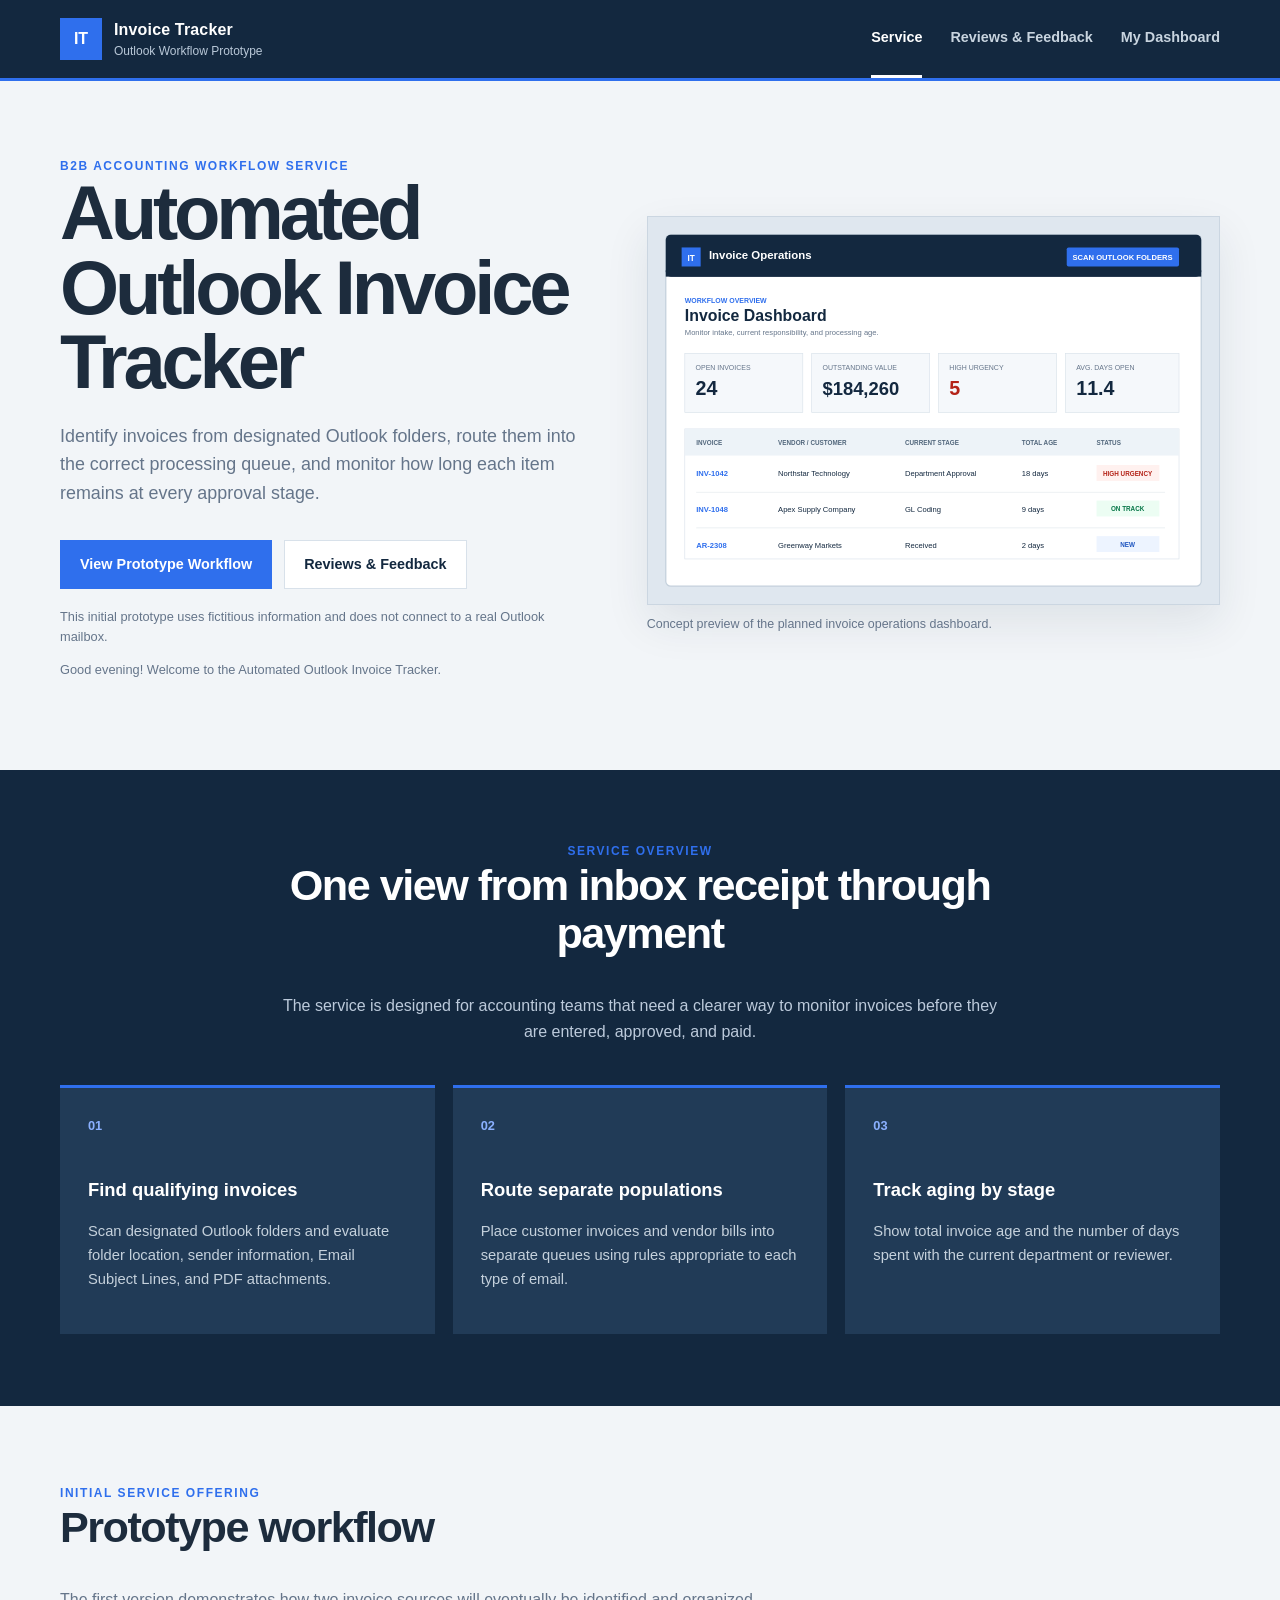
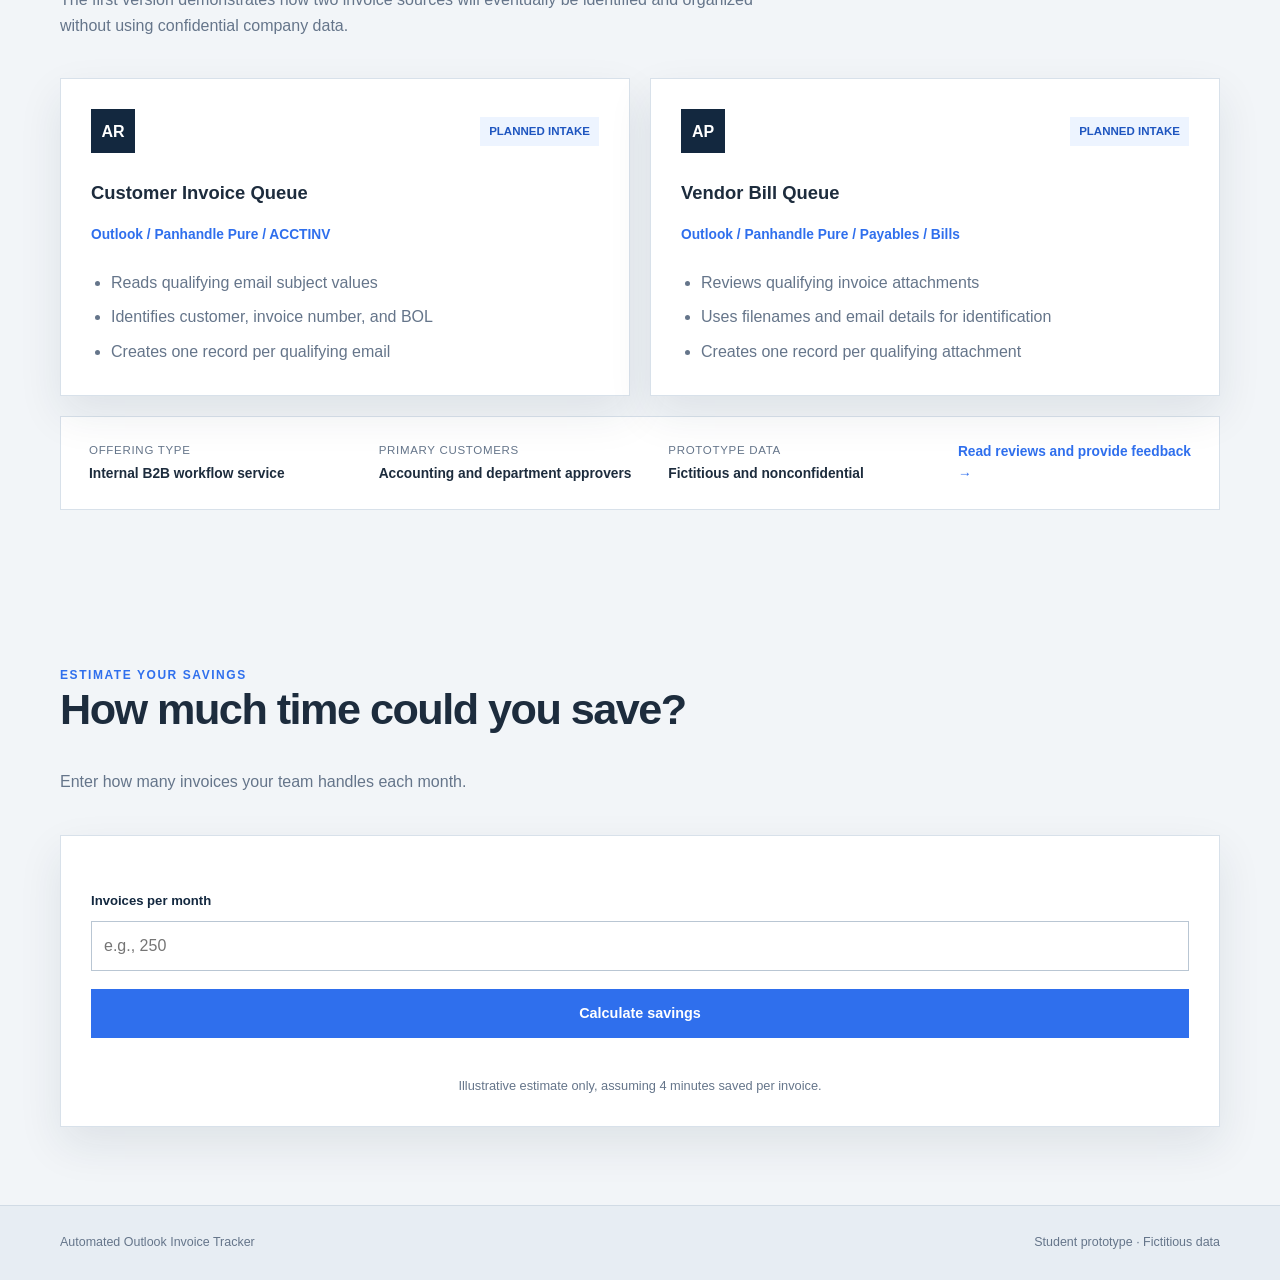
==== apps/invoice_hub/site/index.html @ 85c02c50 "AutoRek Base Files" ====
<!doctype html>
<html lang="en">
<head>
  <meta charset="utf-8">
  <meta name="viewport" content="width=device-width, initial-scale=1">
  <meta name="description" content="A prototype B2B service for finding, routing, and aging invoices received through Outlook.">
  <title>Automated Outlook Invoice Tracker</title>
  <link rel="icon" type="image/svg+xml" href="data:image/svg+xml,%3Csvg xmlns='http://www.w3.org/2000/svg' viewBox='0 0 64 64'%3E%3Crect width='64' height='64' rx='12' fill='%2313283f'/%3E%3Cpath d='M18 14h20l8 8v28H18z' fill='white'/%3E%3Cpath d='M38 14v10h8' fill='none' stroke='%2313283f' stroke-width='3'/%3E%3Cpath d='M24 34h16M24 41h16' stroke='%232f6fed' stroke-width='3'/%3E%3C/svg%3E">
  <link rel="stylesheet" href="styles.css">
</head>
<body>
  <header class="site-header">
    <div class="header-inner">
      <a class="brand" href="index.html" aria-label="Automated Outlook Invoice Tracker home">
        <span class="brand-mark" aria-hidden="true">IT</span>
        <span><strong>Invoice Tracker</strong><small>Outlook Workflow Prototype</small></span>
      </a>
      <nav class="main-nav" aria-label="Primary navigation">
        <a class="active" href="index.html" aria-current="page">Service</a>
        <a href="feedback.html">Reviews &amp; Feedback</a>
        <a href="dashboard.html">My Dashboard</a>
      </nav>
    </div>
  </header>

  <main>
    <section class="hero page-width">
      <div class="hero-copy">
        <span class="eyebrow">B2B accounting workflow service</span>
        <h1>Automated Outlook Invoice Tracker</h1>
        <p class="lead">Identify invoices from designated Outlook folders, route them into the correct processing queue, and monitor how long each item remains at every approval stage.</p>
        <div class="hero-actions">
          <a class="button button-primary" href="#prototype-preview">View Prototype Workflow</a>
          <a class="button button-secondary" href="feedback.html">Reviews &amp; Feedback</a>
        </div>
        <p class="prototype-note">This initial prototype uses fictitious information and does not connect to a real Outlook mailbox.</p>
                <p id="greeting" class="prototype-note"></p>
      </div>
      <figure class="hero-visual">
        <img src="portal-preview.svg" alt="Preview of an invoice dashboard showing Outlook intake, invoice queues, and aging information">
        <figcaption>Concept preview of the planned invoice operations dashboard.</figcaption>
      </figure>
    </section>

    <section class="service-overview" aria-labelledby="service-heading">
      <div class="page-width">
        <div class="section-heading">
          <span class="eyebrow">Service overview</span>
          <h2 id="service-heading">One view from inbox receipt through payment</h2>
          <p>The service is designed for accounting teams that need a clearer way to monitor invoices before they are entered, approved, and paid.</p>
        </div>
        <div class="feature-grid">
          <article class="feature-card">
            <span class="feature-number">01</span>
            <h3>Find qualifying invoices</h3>
            <p>Scan designated Outlook folders and evaluate folder location, sender information, Email Subject Lines, and PDF attachments.</p>
          </article>
          <article class="feature-card">
            <span class="feature-number">02</span>
            <h3>Route separate populations</h3>
            <p>Place customer invoices and vendor bills into separate queues using rules appropriate to each type of email.</p>
          </article>
          <article class="feature-card">
            <span class="feature-number">03</span>
            <h3>Track aging by stage</h3>
            <p>Show total invoice age and the number of days spent with the current department or reviewer.</p>
          </article>
        </div>
      </div>
    </section>

    <section class="workflow-section page-width" id="prototype-preview" aria-labelledby="workflow-heading">
      <div class="section-heading left-aligned">
        <span class="eyebrow">Initial service offering</span>
        <h2 id="workflow-heading">Prototype workflow</h2>
        <p>The first version demonstrates how two invoice sources will eventually be identified and organized without using confidential company data.</p>
      </div>
      <div class="queue-grid">
        <article class="queue-card">
          <div class="queue-header"><span class="queue-label">AR</span><span class="status-label">Planned intake</span></div>
          <h3>Customer Invoice Queue</h3>
          <p class="folder-path">Outlook / Panhandle Pure / ACCTINV</p>
          <ul>
            <li>Reads qualifying email subject values</li>
            <li>Identifies customer, invoice number, and BOL</li>
            <li>Creates one record per qualifying email</li>
          </ul>
        </article>
        <article class="queue-card">
          <div class="queue-header"><span class="queue-label">AP</span><span class="status-label">Planned intake</span></div>
          <h3>Vendor Bill Queue</h3>
          <p class="folder-path">Outlook / Panhandle Pure / Payables / Bills</p>
          <ul>
            <li>Reviews qualifying invoice attachments</li>
            <li>Uses filenames and email details for identification</li>
            <li>Creates one record per qualifying attachment</li>
          </ul>
        </article>
      </div>
      <aside class="value-panel" aria-label="Service information">
        <div><span>Offering type</span><strong>Internal B2B workflow service</strong></div>
        <div><span>Primary customers</span><strong>Accounting and department approvers</strong></div>
        <div><span>Prototype data</span><strong>Fictitious and nonconfidential</strong></div>
        <a class="text-link" href="feedback.html">Read reviews and provide feedback <span aria-hidden="true">→</span></a>
      </aside>
    </section>
        <section class="workflow-section page-width" id="savings-estimator">
      <div class="section-heading left-aligned">
        <span class="eyebrow">Estimate your savings</span>
        <h2>How much time could you save?</h2>
        <p>Enter how many invoices your team handles each month.</p>
      </div>
      <article class="queue-card">
        <div class="form-stack">
          <label for="invoiceCount">Invoices per month</label>
          <input id="invoiceCount" type="number" min="1" placeholder="e.g., 250">
          <button class="button button-primary" type="button" onclick="showSavings()">Calculate savings</button>
          <p id="savingsResult"></p>
          <p class="form-note">Illustrative estimate only, assuming 4 minutes saved per invoice.</p>
        </div>
      </article>
    </section>
  </main>

  <footer class="site-footer">
    <div class="page-width footer-inner"><span>Automated Outlook Invoice Tracker</span><span>Student prototype · Fictitious data</span></div>
  </footer>
  <script src="service.js"></script>
  <script src="streamlit-bridge.js"></script>
</body>
</html>
---- apps/invoice_hub/site/styles.css ----
:root {
  --navy: #13283f;
  --navy-soft: #213b57;
  --blue: #2f6fed;
  --blue-dark: #1f56c0;
  --blue-pale: #edf4ff;
  --ink: #1d2c3d;
  --muted: #65758a;
  --line: #d8e1ea;
  --surface: #ffffff;
  --background: #f2f5f8;
  --amber: #b7791f;
  --error: #b42318;
  --success: #1f7a4d;
  --shadow: 0 18px 42px rgba(19, 40, 63, 0.09);
}

* { box-sizing: border-box; }
html { scroll-behavior: smooth; }
body {
  margin: 0;
  background: var(--background);
  color: var(--ink);
  font-family: "Segoe UI", Inter, ui-sans-serif, -apple-system, BlinkMacSystemFont, sans-serif;
  font-size: 1rem;
  line-height: 1.6;
}
img { display: block; max-width: 100%; }
a { color: inherit; }
button, input, select, textarea { font: inherit; }
.page-width, .header-inner { width: min(1160px, calc(100% - 48px)); margin-inline: auto; }

.site-header { background: var(--navy); color: #fff; border-bottom: 3px solid var(--blue); }
.header-inner { min-height: 78px; display: flex; align-items: center; justify-content: space-between; gap: 32px; }
.brand { display: flex; align-items: center; gap: 12px; text-decoration: none; }
.brand-mark { width: 42px; height: 42px; display: grid; place-items: center; background: var(--blue); font-weight: 800; }
.brand strong, .brand small { display: block; }
.brand strong { letter-spacing: 0.01em; }
.brand small { color: #b9c8d8; font-size: 0.75rem; }
.main-nav { display: flex; align-items: center; gap: 28px; }
.main-nav a { color: #c8d4df; font-size: 0.9rem; font-weight: 700; text-decoration: none; padding-block: 26px; border-bottom: 3px solid transparent; }
.main-nav a:hover, .main-nav a.active { color: #fff; border-color: #fff; }

.hero { display: grid; grid-template-columns: minmax(0, 0.95fr) minmax(420px, 1.05fr); align-items: center; gap: 68px; padding-block: 76px; }
.eyebrow { display: block; color: var(--blue); font-size: 0.75rem; font-weight: 800; letter-spacing: 0.13em; text-transform: uppercase; }
h1, h2, h3, p { margin-top: 0; }
h1 { max-width: 760px; margin-bottom: 22px; font-size: clamp(2.5rem, 6vw, 4.75rem); line-height: 0.98; letter-spacing: -0.055em; }
h2 { font-size: clamp(1.75rem, 4vw, 2.7rem); line-height: 1.12; letter-spacing: -0.035em; }
h3 { font-size: 1.15rem; line-height: 1.3; }
.lead { max-width: 650px; color: var(--muted); font-size: 1.12rem; }
.hero-actions { display: flex; flex-wrap: wrap; gap: 12px; margin: 32px 0 18px; }
.button { min-height: 48px; display: inline-flex; align-items: center; justify-content: center; padding: 12px 19px; border: 1px solid transparent; font-size: 0.9rem; font-weight: 800; text-decoration: none; cursor: pointer; }
.button-primary { background: var(--blue); color: #fff; }
.button-primary:hover { background: var(--blue-dark); }
.button-secondary { background: var(--surface); border-color: var(--line); color: var(--navy); }
.button-secondary:hover { border-color: var(--blue); color: var(--blue); }
.button-full { width: 100%; }
.prototype-note, .form-note { color: var(--muted); font-size: 0.8rem; }
.hero-visual { margin: 0; }
.hero-visual img { width: 100%; border: 1px solid #cbd6e1; box-shadow: var(--shadow); }
.hero-visual figcaption { margin-top: 10px; color: var(--muted); font-size: 0.78rem; }

.service-overview { padding-block: 72px; background: var(--navy); color: #fff; }
.section-heading { max-width: 720px; margin: 0 auto 40px; text-align: center; }
.section-heading.left-aligned { margin-inline: 0; text-align: left; }
.section-heading p { color: #bccadb; }
.workflow-section .section-heading p, .feedback-heading p, .feedback-form-panel > p { color: var(--muted); }
.feature-grid { display: grid; grid-template-columns: repeat(3, 1fr); gap: 18px; }
.feature-card { min-height: 245px; padding: 28px; background: var(--navy-soft); border-top: 3px solid var(--blue); }
.feature-number { display: block; margin-bottom: 42px; color: #8ab0ff; font-size: 0.8rem; font-weight: 800; }
.feature-card p { color: #c5d1dc; font-size: 0.92rem; }

.workflow-section { padding-block: 78px; }
.queue-grid { display: grid; grid-template-columns: 1fr 1fr; gap: 20px; }
.queue-card { padding: 30px; background: var(--surface); border: 1px solid var(--line); box-shadow: var(--shadow); }
.queue-header { display: flex; justify-content: space-between; align-items: center; margin-bottom: 28px; }
.queue-label { width: 44px; height: 44px; display: grid; place-items: center; background: var(--navy); color: #fff; font-weight: 800; }
.status-label { background: var(--blue-pale); color: var(--blue-dark); padding: 5px 9px; font-size: 0.72rem; font-weight: 800; text-transform: uppercase; }
.folder-path { color: var(--blue); font-size: 0.86rem; font-weight: 600; }
.queue-card ul { margin: 24px 0 0; padding-left: 20px; color: var(--muted); }
.queue-card li + li { margin-top: 9px; }
.value-panel { display: grid; grid-template-columns: repeat(3, 1fr) auto; align-items: center; gap: 24px; margin-top: 20px; padding: 24px 28px; background: var(--surface); border: 1px solid var(--line); }
.value-panel span, .value-panel strong { display: block; }
.value-panel div > span { color: var(--muted); font-size: 0.72rem; letter-spacing: 0.06em; text-transform: uppercase; }
.value-panel div > strong { margin-top: 4px; font-size: 0.86rem; }
.text-link, .back-link { color: var(--blue); font-weight: 800; text-decoration: none; }
.text-link { font-size: 0.86rem; }

.site-footer { background: #e7edf3; color: var(--muted); border-top: 1px solid #d1dbe5; }
.footer-inner { min-height: 74px; display: flex; align-items: center; justify-content: space-between; gap: 24px; font-size: 0.78rem; }

.feedback-page { padding-block: 42px 78px; }
.back-link { display: inline-flex; gap: 8px; margin-bottom: 38px; font-size: 0.86rem; }
.feedback-heading { max-width: 760px; margin-bottom: 40px; }
.feedback-heading h1 { margin: 8px 0 16px; }
.feedback-layout { display: grid; grid-template-columns: minmax(0, 1.15fr) minmax(340px, 0.85fr); gap: 22px; align-items: start; }
.reviews-panel, .feedback-form-panel { padding: 30px; background: var(--surface); border: 1px solid var(--line); box-shadow: var(--shadow); }
.panel-heading { display: flex; justify-content: space-between; gap: 24px; padding-bottom: 22px; border-bottom: 1px solid var(--line); }
.panel-heading h2, .feedback-form-panel h2 { margin: 5px 0 0; font-size: 1.55rem; }
.review-count { height: fit-content; padding: 6px 9px; background: var(--background); color: var(--muted); font-size: 0.75rem; }
.review-card { padding: 27px 0; border-bottom: 1px solid var(--line); }
.review-card:last-child { padding-bottom: 0; border-bottom: 0; }
.review-topline, .reviewer { display: flex; align-items: center; }
.review-topline { justify-content: space-between; gap: 22px; }
.reviewer { gap: 12px; }
.reviewer-initials { width: 42px; height: 42px; display: grid; place-items: center; background: var(--blue); color: #fff; font-size: 0.78rem; font-weight: 800; }
.reviewer-initials.dark { background: var(--navy); }
.reviewer strong, .reviewer span { display: block; }
.reviewer span { color: var(--muted); font-size: 0.76rem; }
.reviewer .reviewer-initials { display: grid; color: #fff; font-size: 0.78rem; }
.rating { color: var(--amber); letter-spacing: 0.06em; white-space: nowrap; }
.rating span { color: #ccd5de; }
blockquote { margin: 22px 0 18px; color: #405167; font-size: 1rem; }
.recommendation { margin-bottom: 0; color: var(--muted); font-size: 0.8rem; }

.feedback-form-panel form { display: grid; gap: 10px; margin-top: 25px; }
.feedback-form-panel label, .feedback-form-panel legend { color: var(--navy); font-size: 0.82rem; font-weight: 800; }
.feedback-form-panel input, .feedback-form-panel select, .feedback-form-panel textarea { width: 100%; margin-bottom: 8px; padding: 11px 12px; background: #fff; color: var(--ink); border: 1px solid #b9c6d3; border-radius: 0; }
.feedback-form-panel input:focus, .feedback-form-panel select:focus, .feedback-form-panel textarea:focus { outline: 3px solid rgba(47, 111, 237, 0.18); border-color: var(--blue); }
.feedback-form-panel textarea { resize: vertical; }
.feedback-form-panel fieldset { display: flex; gap: 20px; margin: 0 0 8px; padding: 12px 0 4px; border: 0; }
.feedback-form-panel legend { margin-bottom: 8px; }
.radio-option { display: flex; align-items: center; gap: 7px; font-weight: 500 !important; }
.radio-option input { width: auto; margin: 0; }
.form-note { margin: 2px 0 0; text-align: center; }
.optional { color: var(--muted); font-weight: 500; }
.field-error { margin: -4px 0 6px; color: var(--error); font-size: 0.78rem; font-weight: 700; }
.feedback-form-panel [aria-invalid="true"] { border-color: var(--error); }
.feedback-form-panel [aria-invalid="true"]:focus { outline-color: rgba(180, 35, 24, 0.18); border-color: var(--error); }
.char-count { margin: -6px 0 4px; color: var(--muted); font-size: 0.72rem; text-align: right; }
.form-status { margin: 4px 0 0; padding: 10px 12px; border-left: 3px solid var(--blue); background: var(--blue-pale); color: var(--navy); font-size: 0.85rem; font-weight: 700; }
.form-status.is-success { border-color: var(--success); background: #e8f5ee; }
.form-status.is-warning { border-color: var(--amber); background: #fdf3e1; }
.link-button { justify-self: center; padding: 4px; border: 0; background: none; color: var(--muted); font-size: 0.78rem; text-decoration: underline; cursor: pointer; }
.link-button:hover:not(:disabled) { color: var(--error); }
.link-button:disabled { opacity: 0.4; cursor: not-allowed; text-decoration: none; }
[hidden] { display: none !important; }
.visually-hidden { position: absolute; width: 1px; height: 1px; margin: -1px; padding: 0; overflow: hidden; clip: rect(0 0 0 0); white-space: nowrap; border: 0; }

/* Dashboard page */
.dashboard-page { padding-block: 34px 78px; }
.prototype-banner { margin: 0 0 30px; padding: 10px 14px; background: #fdf3e1; border-left: 3px solid var(--amber); color: #6b4a12; font-size: 0.82rem; }
.form-stack { display: grid; gap: 10px; margin-top: 24px; }
.form-stack label { color: var(--navy); font-size: 0.82rem; font-weight: 800; }
.form-stack input, .form-stack select { width: 100%; margin-bottom: 8px; padding: 11px 12px; background: #fff; color: var(--ink); border: 1px solid #b9c6d3; border-radius: 0; }
.form-stack input:focus, .form-stack select:focus { outline: 3px solid rgba(47, 111, 237, 0.18); border-color: var(--blue); }
.form-stack [aria-invalid="true"] { border-color: var(--error); }

.signin-panel { max-width: 540px; margin: 30px auto 0; padding: 36px; background: var(--surface); border: 1px solid var(--line); box-shadow: var(--shadow); }
.signin-panel h1 { margin: 8px 0 14px; font-size: clamp(2rem, 5vw, 2.6rem); }
.signin-panel .lead { font-size: 1rem; }
.demo-help { margin-top: 26px; padding-top: 18px; border-top: 1px solid var(--line); font-size: 0.85rem; }
.demo-help summary { color: var(--blue); font-weight: 800; cursor: pointer; }
.demo-help p { margin: 12px 0; color: var(--muted); }
.demo-help ul { margin: 0; padding: 0; list-style: none; display: grid; gap: 8px; }
.demo-help li { display: flex; flex-wrap: wrap; align-items: baseline; justify-content: space-between; gap: 4px 16px; color: var(--muted); font-size: 0.78rem; }
.demo-chip { padding: 0; border: 0; background: none; color: var(--navy); font-size: 0.85rem; font-weight: 600; text-decoration: underline; cursor: pointer; }
.demo-chip:hover { color: var(--blue); }

.dashboard-top { display: flex; align-items: flex-start; justify-content: space-between; gap: 32px; margin-bottom: 30px; }
.dashboard-heading h1 { margin: 8px 0 10px; font-size: clamp(2rem, 4vw, 3rem); }
.dashboard-heading h1:focus { outline: none; }
.dashboard-heading p { max-width: 620px; margin: 0; color: var(--muted); }
.session-box { display: grid; gap: 6px; min-width: 250px; padding: 16px 18px; background: var(--surface); border: 1px solid var(--line); color: var(--muted); font-size: 0.78rem; }
.session-box strong { color: var(--ink); font-size: 0.86rem; overflow-wrap: anywhere; }
.session-box .button { min-height: 40px; margin-top: 6px; }

.kpi-grid { display: grid; grid-template-columns: repeat(4, 1fr); gap: 16px; margin-bottom: 22px; }
.kpi-card { display: grid; gap: 4px; padding: 22px; background: var(--surface); border: 1px solid var(--line); border-top: 3px solid var(--blue); }
.kpi-card.is-warn { border-top-color: var(--amber); }
.kpi-card.is-alert { border-top-color: var(--error); }
.kpi-label { color: var(--muted); font-size: 0.72rem; font-weight: 700; letter-spacing: 0.06em; text-transform: uppercase; }
.kpi-value { color: var(--navy); font-size: 2rem; line-height: 1.15; letter-spacing: -0.03em; overflow-wrap: anywhere; }
.kpi-note { color: var(--muted); font-size: 0.78rem; }

.data-panel { margin-bottom: 22px; padding: 30px; background: var(--surface); border: 1px solid var(--line); box-shadow: var(--shadow); }
.table-legend { align-self: end; margin: 0; color: var(--muted); font-size: 0.75rem; }
.empty-state { padding: 26px 0 4px; color: var(--muted); }
.table-scroll { overflow-x: auto; }
.data-table { width: 100%; border-collapse: collapse; font-size: 0.88rem; }
.data-table th { padding: 14px 12px; border-bottom: 1px solid var(--line); color: var(--muted); font-size: 0.72rem; letter-spacing: 0.06em; text-align: left; text-transform: uppercase; white-space: nowrap; }
.data-table td { padding: 13px 12px; border-bottom: 1px solid #e8eef4; vertical-align: middle; }
.data-table tbody tr:last-child td { border-bottom: 0; }
.data-table .num { text-align: right; white-space: nowrap; font-variant-numeric: tabular-nums; }
.data-table .mono { color: var(--navy-soft); font-size: 0.86rem; }
.flag { display: inline-block; margin-left: 6px; padding: 1px 6px; font-size: 0.68rem; font-weight: 800; }
.data-table .num .flag { margin: 0 8px 0 0; }
.flag-warn { background: #fdf3e1; color: #8a5a10; }
.flag-alert { background: #fde8e6; color: var(--error); }

.filter-bar { display: flex; flex-wrap: wrap; align-items: flex-end; gap: 14px; padding: 20px 0 10px; }
.filter-field { display: grid; gap: 5px; min-width: 150px; }
.filter-field.grow { flex: 1 1 220px; }
.filter-field label { color: var(--navy); font-size: 0.75rem; font-weight: 800; }
.filter-field input, .filter-field select { width: 100%; min-height: 42px; padding: 9px 11px; background: #fff; color: var(--ink); border: 1px solid #b9c6d3; border-radius: 0; }
.filter-field input:focus, .filter-field select:focus { outline: 3px solid rgba(47, 111, 237, 0.18); border-color: var(--blue); }
.filter-summary { display: flex; align-items: center; justify-content: space-between; gap: 16px; min-height: 30px; margin-bottom: 4px; color: var(--muted); font-size: 0.8rem; }
.filter-summary .link-button { justify-self: auto; color: var(--blue); }
.data-table tr.is-clickable { cursor: pointer; }
.data-table tr.is-clickable:hover td { background: var(--blue-pale); }
.row-link { padding: 0; border: 0; background: none; color: var(--blue-dark); font-size: 0.88rem; font-weight: 700; font-variant-numeric: tabular-nums; text-decoration: underline; cursor: pointer; }
.row-link:focus-visible, .dialog-close:focus-visible { outline: 3px solid rgba(47, 111, 237, 0.35); outline-offset: 2px; }

.detail-dialog { width: min(720px, calc(100% - 32px)); max-height: calc(100vh - 48px); padding: 0; border: 1px solid var(--line); background: var(--surface); color: var(--ink); box-shadow: 0 30px 80px rgba(19, 40, 63, 0.35); }
.detail-dialog::backdrop { background: rgba(19, 40, 63, 0.55); }
.detail-body { padding: 30px; }
.detail-head { display: flex; justify-content: space-between; align-items: flex-start; gap: 20px; }
.detail-head h2 { margin: 6px 0 4px; font-size: 1.7rem; letter-spacing: -0.02em; font-variant-numeric: tabular-nums; }
.detail-head p { margin: 0; color: var(--muted); }
.dialog-close { width: 40px; height: 40px; display: grid; place-items: center; flex: none; border: 1px solid var(--line); background: var(--surface); color: var(--navy); font-size: 1.4rem; line-height: 1; cursor: pointer; }
.dialog-close:hover { border-color: var(--blue); color: var(--blue); }
.detail-flag { margin: 20px 0 4px; padding: 10px 14px; border-left: 3px solid var(--success); background: #e8f5ee; font-size: 0.86rem; font-weight: 700; }
.detail-flag.is-warn { border-color: var(--amber); background: #fdf3e1; }
.detail-flag.is-alert { border-color: var(--error); background: #fde8e6; }
.detail-section { margin: 26px 0 12px; color: var(--muted); font-size: 0.72rem; letter-spacing: 0.1em; text-transform: uppercase; }
.stage-track { display: grid; grid-template-columns: repeat(4, 1fr); gap: 0; margin: 0; padding: 0; list-style: none; }
.step { position: relative; display: grid; justify-items: center; gap: 8px; padding: 0 6px; text-align: center; font-size: 0.78rem; }
.step + .step::before { content: ""; position: absolute; top: 15px; right: 50%; width: 100%; height: 2px; background: var(--line); }
.step.is-done + .step::before, .step.is-current::before { background: var(--blue); }
.step-dot { position: relative; z-index: 1; width: 32px; height: 32px; display: grid; place-items: center; border: 2px solid var(--line); border-radius: 50%; background: var(--surface); color: var(--muted); font-size: 0.8rem; font-weight: 800; }
.step.is-done .step-dot { border-color: var(--blue); background: var(--blue); color: #fff; }
.step.is-current .step-dot { border-color: var(--blue); color: var(--blue-dark); box-shadow: 0 0 0 4px var(--blue-pale); }
.step.is-current .step-name { color: var(--navy); font-weight: 800; }
.step.is-todo .step-name { color: var(--muted); }
.detail-facts { display: grid; grid-template-columns: repeat(2, minmax(0, 1fr)); gap: 0 28px; margin: 0; }
.detail-facts .fact { padding: 10px 0; border-bottom: 1px solid #e8eef4; }
.detail-facts dt { color: var(--muted); font-size: 0.72rem; letter-spacing: 0.05em; text-transform: uppercase; }
.detail-facts dd { margin: 2px 0 0; overflow-wrap: anywhere; font-weight: 700; }
.detail-facts dd.mono { font-size: 0.88rem; }
.detail-nav { display: flex; align-items: center; justify-content: space-between; gap: 12px; margin-top: 28px; padding-top: 20px; border-top: 1px solid var(--line); color: var(--muted); font-size: 0.8rem; }
.detail-nav .button { min-height: 40px; }
.detail-nav .button:disabled { opacity: 0.4; cursor: not-allowed; }

.admin-layout { display: grid; grid-template-columns: minmax(280px, 0.8fr) minmax(0, 1.4fr); align-items: start; gap: 36px; padding-top: 24px; }
.admin-layout h3 { margin: 0 0 6px; }
.form-note.left { margin-top: 14px; text-align: left; }
.admin-subhead { margin: 28px 0 0; }
.empty-state.compact { padding: 8px 0; font-size: 0.86rem; }
.hint { margin: 0 0 14px; color: var(--muted); font-size: 0.82rem; }

.flag-action { background: var(--blue-pale); color: var(--blue-dark); }
.button-danger { background: var(--surface); border-color: var(--error); color: var(--error); }
.button-danger:hover { background: var(--error); color: #fff; }

.action-box { padding: 16px 18px; background: var(--background); border: 1px solid var(--line); }
.action-box label { display: block; margin-bottom: 6px; color: var(--navy); font-size: 0.82rem; font-weight: 800; }
.action-box textarea { width: 100%; padding: 10px 12px; background: #fff; color: var(--ink); border: 1px solid #b9c6d3; border-radius: 0; resize: vertical; }
.action-box textarea:focus { outline: 3px solid rgba(47, 111, 237, 0.18); border-color: var(--blue); }
.action-box [aria-invalid="true"] { border-color: var(--error); }
.action-box .field-error { margin: 6px 0 0; }
.action-buttons { display: flex; flex-wrap: wrap; gap: 10px; margin-top: 12px; }
.action-buttons .button { min-height: 42px; }
#actionStatus { margin: 14px 0 0; }

.history-list { margin: 0; padding: 0; list-style: none; }
.history-item { position: relative; display: flex; gap: 14px; padding: 0 0 18px; }
.history-item:last-child { padding-bottom: 0; }
.history-item::before { content: ""; position: absolute; top: 14px; bottom: -2px; left: 5px; width: 2px; background: var(--line); }
.history-item:last-child::before { display: none; }
.history-dot { position: relative; z-index: 1; flex: none; width: 12px; height: 12px; margin-top: 5px; border: 2px solid var(--blue); border-radius: 50%; background: var(--surface); }
.history-item.is-approved .history-dot { border-color: var(--success); background: var(--success); }
.history-item.is-rejected .history-dot { border-color: var(--error); background: var(--error); }
.history-item.is-submitted .history-dot { background: var(--blue); }
.history-item strong { display: block; font-size: 0.9rem; }
.history-meta { color: var(--muted); font-size: 0.76rem; }
.history-note { margin: 6px 0 0; padding: 6px 10px; border-left: 3px solid var(--line); background: var(--background); color: #405167; font-size: 0.84rem; overflow-wrap: anywhere; }

.inbox-layout { display: grid; grid-template-columns: minmax(280px, 0.8fr) minmax(0, 1.4fr); align-items: start; gap: 36px; padding-top: 24px; }
.inbox-layout h3 { margin: 0 0 6px; }
.inbox-layout .form-stack { margin-top: 16px; }
.mapping-list { margin: 0; padding: 0; list-style: none; }
.mapping-item { display: flex; align-items: center; gap: 12px; padding: 10px 0; border-bottom: 1px solid #e8eef4; }
.mapping-item > div { flex: 1; min-width: 0; }
.mapping-item strong, .mapping-item .mono { display: block; overflow-wrap: anywhere; }
.mapping-item strong { font-size: 0.88rem; }
.mono { font-size: 0.84rem; color: var(--navy-soft); font-variant-numeric: tabular-nums; }
.badge { display: inline-block; padding: 2px 7px; font-size: 0.68rem; font-weight: 800; letter-spacing: 0.04em; }
.badge-ap { background: var(--blue-pale); color: var(--blue-dark); }
.badge-ar { background: var(--navy); color: #fff; }
.badge-pdf { background: #fde8e6; color: var(--error); }
.badge-file { background: var(--background); color: var(--muted); }
.check-option { display: flex; align-items: center; gap: 8px; min-height: 42px; color: var(--ink); font-size: 0.82rem; font-weight: 600; }
.check-option input { width: auto; min-height: 0; margin: 0; }

.mapping-subject { display: block; color: var(--muted); font-size: 0.75rem; }
.lifecycle-filters { display: flex; flex-wrap: wrap; align-items: center; justify-content: space-between; gap: 10px 24px; margin: 0 0 12px; }
.date-range { display: flex; flex-wrap: wrap; align-items: center; gap: 8px 10px; }
.date-range label { color: var(--navy); font-size: 0.8rem; font-weight: 800; }
.date-range input { min-height: 40px; padding: 6px 10px; border: 1px solid #b9c6d3; background: #fff; color: var(--ink); border-radius: 0; }
.date-range input:focus { outline: 3px solid rgba(47, 111, 237, 0.18); border-color: var(--blue); }
.date-range .link-button { color: var(--blue); }
.pill-stack { display: grid; justify-items: end; gap: 6px; flex: none; }
.status-unknown { background: #fde8e6; color: var(--error); }
.proof-file { margin: 10px 0 0; }

.session-actions { display: flex; flex-wrap: wrap; gap: 8px; margin-top: 6px; }
.session-actions .button { flex: 1 1 auto; min-height: 40px; margin-top: 0; }
.icon-button { gap: 8px; }
.icon-button svg { flex: none; }
.page-status { margin: 0 0 18px; }
.mail-source { display: flex; flex-wrap: wrap; align-items: center; gap: 4px 14px; margin: 0 0 12px; color: var(--muted); font-size: 0.8rem; }
.mail-source .is-error { color: var(--error); font-weight: 700; }
.mail-source .link-button { color: var(--blue); }
.from-settings { flex: none; color: var(--muted); font-size: 0.72rem; font-weight: 700; }

.settings-dialog { width: min(840px, calc(100% - 32px)); }
.settings-dialog .detail-head h2 { font-size: 1.9rem; }
.settings-dialog label { display: block; margin-bottom: 4px; color: var(--navy); font-size: 0.8rem; font-weight: 800; }
.settings-dialog input, .settings-dialog select, .settings-dialog textarea { width: 100%; padding: 9px 11px; background: #fff; color: var(--ink); border: 1px solid #b9c6d3; border-radius: 0; }
.settings-dialog textarea { resize: vertical; font-size: 0.86rem; }
#setShare { font-family: Consolas, "Courier New", monospace; font-size: 0.8rem; } /* settings text is code-like, so it stays monospaced */
.settings-dialog input:focus, .settings-dialog select:focus, .settings-dialog textarea:focus { outline: 3px solid rgba(47, 111, 237, 0.18); border-color: var(--blue); }
.settings-dialog [aria-invalid="true"] { border-color: var(--error); }
.settings-dialog .hint { margin: 4px 0 10px; }
.settings-dialog code { padding: 1px 5px; background: var(--background); font-size: 0.85em; }
.form-errors { margin: 16px 0 0; padding: 10px 14px 10px 30px; background: #fde8e6; border-left: 3px solid var(--error); color: var(--error); font-size: 0.84rem; font-weight: 700; }
.stage-fieldset { margin: 0 0 14px; padding: 12px 16px 6px; border: 1px solid var(--line); }
.stage-fieldset legend { padding: 0 6px; color: var(--navy); font-size: 0.85rem; font-weight: 800; }
.stage-grid { display: grid; grid-template-columns: repeat(2, minmax(0, 1fr)); gap: 0 16px; }
.stage-field { margin-bottom: 10px; }
.settings-row { display: flex; flex-wrap: wrap; align-items: center; gap: 8px 14px; margin: 10px 0; }
.settings-row .button { min-height: 40px; }
.settings-row > span { color: var(--muted); font-size: 0.82rem; font-weight: 700; }
.check-results { display: grid; gap: 4px; margin: 0; padding: 0; list-style: none; max-height: 240px; overflow-y: auto; }
.check-results li { display: flex; gap: 10px; padding: 6px 10px; border-left: 3px solid var(--line); background: var(--background); font-size: 0.8rem; }
.check-results li.is-ok { border-left-color: var(--success); }
.check-results li.is-bad { border-left-color: var(--error); background: #fdf1f0; }
.check-mark { flex: none; font-weight: 800; }
.is-ok .check-mark { color: var(--success); }
.is-bad .check-mark { color: var(--error); }
.check-results .mono, .check-detail { display: block; overflow-wrap: anywhere; }
.check-detail { color: var(--muted); font-size: 0.76rem; }
.share-box { margin-top: 18px; padding: 10px 14px; border: 1px solid var(--line); }
.share-box summary { color: var(--blue-dark); font-weight: 800; cursor: pointer; }
.settings-actions { flex-wrap: wrap; justify-content: flex-start; }

/* Stage pills: the words stay on the pill, so color is never the only signal */
.stage-badge { display: inline-block; padding: 3px 10px; border-radius: 999px; font-size: 0.76rem; font-weight: 700; white-space: nowrap; }
.stage-neutral { background: #eceff3; color: #4a596b; }
.stage-info { background: var(--blue-pale); color: var(--blue-dark); }
.stage-warn { background: #fdf3e1; color: #8a5a10; }
.stage-ok { background: #e3f4ea; color: #1b6b43; }
.data-table td .flag-action { margin-left: 8px; }

/* Selection column and bulk actions */
.data-table .check-col { width: 40px; padding-right: 0; text-align: center; }
.data-table .check-col input { width: 17px; height: 17px; margin: 0; accent-color: var(--blue); cursor: pointer; }
.data-table tr.is-selected td { background: var(--blue-pale); }
.bulk-bar { display: flex; flex-wrap: wrap; align-items: center; gap: 8px 14px; margin: 4px 0 10px; padding: 10px 14px; background: var(--blue-pale); border: 1px solid #c9dcff; }
.bulk-bar #bulkCount { color: var(--navy); font-size: 0.86rem; font-weight: 800; }
.bulk-buttons { display: flex; flex-wrap: wrap; gap: 8px; }
.bulk-buttons .button { min-height: 38px; padding: 6px 14px; }
.bulk-note { color: var(--muted); font-size: 0.8rem; }
.bulk-bar .link-button { color: var(--blue-dark); }
.bulk-items { margin: 14px 0; padding: 0; list-style: none; font-size: 0.86rem; }
.bulk-items li { display: flex; justify-content: space-between; gap: 12px; padding: 6px 0; border-bottom: 1px solid #e8eef4; font-variant-numeric: tabular-nums; }
.bulk-items li:last-child { border-bottom: 0; }
.bulk-dialog label { display: block; margin-bottom: 4px; color: var(--navy); font-size: 0.82rem; font-weight: 800; }
.bulk-dialog textarea { width: 100%; padding: 10px 12px; background: #fff; color: var(--ink); border: 1px solid #b9c6d3; border-radius: 0; resize: vertical; }
.bulk-dialog textarea:focus { outline: 3px solid rgba(47, 111, 237, 0.18); border-color: var(--blue); }
.bulk-dialog [aria-invalid="true"] { border-color: var(--error); }
#bulkFailures { margin: 10px 0 14px; padding-left: 18px; color: var(--error); font-size: 0.84rem; }

/* Email icon next to attachment names */
.doc-cell { white-space: nowrap; }
.doc-name { font-variant-numeric: tabular-nums; }
.lineage-spacer { display: inline-block; width: 34px; vertical-align: middle; }
.lineage-button { display: inline-grid; place-items: center; width: 26px; height: 26px; margin-right: 8px; padding: 0; border: 1px solid #c9dcff; border-radius: 4px; background: var(--blue-pale); color: var(--blue-dark); vertical-align: middle; cursor: pointer; }
.lineage-button:hover { background: var(--blue); border-color: var(--blue); color: #fff; }
.lineage-button:focus-visible { outline: 3px solid rgba(47, 111, 237, 0.35); outline-offset: 2px; }
.lineage-list { margin: 18px 0 6px; padding: 0; list-style: none; }
.lineage-item { position: relative; display: grid; gap: 2px; padding: 0 0 16px 20px; border-left: 2px solid var(--line); margin-left: 5px; }
.lineage-item::before { content: ""; position: absolute; top: 4px; left: -7px; width: 12px; height: 12px; border: 2px solid var(--blue); border-radius: 50%; background: var(--surface); }
.lineage-item:last-child { padding-bottom: 0; border-left-color: transparent; }
.lineage-meta { color: var(--muted); font-size: 0.8rem; overflow-wrap: anywhere; }
.lineage-link { justify-self: start; margin-top: 4px; color: var(--blue); font-size: 0.82rem; font-weight: 700; }

/* Pagination and "show more" */
.pagination { display: flex; flex-wrap: wrap; align-items: center; justify-content: space-between; gap: 10px 20px; margin-top: 14px; padding-top: 14px; border-top: 1px solid var(--line); font-size: 0.82rem; color: var(--muted); }
.page-buttons { display: flex; flex-wrap: wrap; align-items: center; gap: 4px; }
.page-buttons button { min-width: 36px; min-height: 36px; padding: 4px 10px; border: 1px solid var(--line); background: var(--surface); color: var(--navy); font-size: 0.82rem; font-weight: 700; cursor: pointer; }
.page-buttons button:hover:not(:disabled) { border-color: var(--blue); color: var(--blue); }
.page-buttons button[aria-current="page"] { background: var(--navy); border-color: var(--navy); color: #fff; }
.page-buttons button:disabled { opacity: 0.45; cursor: not-allowed; }
.page-buttons button:focus-visible { outline: 3px solid rgba(47, 111, 237, 0.35); outline-offset: 2px; }
.page-gap { padding: 0 4px; color: var(--muted); }
.page-size { display: flex; align-items: center; gap: 8px; }
.page-size select { min-height: 36px; padding: 4px 8px; border: 1px solid #b9c6d3; background: #fff; color: var(--ink); border-radius: 0; }
.show-more { display: block; margin: 14px auto 0; }

.suggest-hint { margin: 8px 0 0; font-size: 0.75rem; }
#suggestMappings { min-height: 40px; margin-top: 8px; }

.lifecycle-tabs { display: flex; flex-wrap: wrap; gap: 8px; margin: 4px 0 14px; }
.lifecycle-tabs button { display: inline-flex; align-items: center; gap: 8px; min-height: 42px; padding: 8px 14px; border: 1px solid var(--line); background: var(--surface); color: var(--navy); font-size: 0.85rem; font-weight: 800; cursor: pointer; }
.lifecycle-tabs button:hover { border-color: var(--blue); }
.lifecycle-tabs button[aria-pressed="true"] { border-color: var(--navy); background: var(--navy); color: #fff; }
.tab-count { min-width: 24px; padding: 1px 7px; background: var(--blue-pale); color: var(--blue-dark); font-size: 0.75rem; text-align: center; }
.lifecycle-tabs button[aria-pressed="true"] .tab-count { background: #fff; color: var(--navy); }
.lifecycle-summary { margin: 0 0 10px; color: var(--muted); font-size: 0.85rem; font-weight: 700; }

.bill-list { display: grid; gap: 14px; margin: 0; padding: 0; list-style: none; }
.bill-card { padding: 18px 20px; border: 1px solid var(--line); background: var(--surface); }
.bill-top { display: flex; align-items: flex-start; justify-content: space-between; gap: 16px; }
.bill-top > div { min-width: 0; }
.bill-vendor, .bill-top .mono { display: block; overflow-wrap: anywhere; }
.bill-vendor { font-size: 1rem; }
.status-pill { flex: none; padding: 3px 9px; font-size: 0.72rem; font-weight: 800; }
.status-received { background: #fdf3e1; color: #8a5a10; }
.status-approved { background: var(--blue-pale); color: var(--blue-dark); }
.status-sent { background: #e8f5ee; color: var(--success); }
.life-steps { display: grid; grid-template-columns: repeat(3, 1fr); gap: 0; margin: 16px 0 6px; padding: 0; list-style: none; }
.life-step { position: relative; display: flex; align-items: center; gap: 10px; padding-right: 8px; }
.life-step + .life-step::before { content: ""; position: absolute; top: 13px; left: -50%; width: 50%; height: 2px; background: var(--line); }
.life-step.is-done + .life-step.is-done::before { background: var(--blue); }
.life-dot { position: relative; z-index: 1; flex: none; width: 26px; height: 26px; display: grid; place-items: center; border: 2px solid var(--line); border-radius: 50%; background: var(--surface); color: #fff; font-size: 0.75rem; font-weight: 800; }
.life-step.is-done .life-dot { border-color: var(--blue); background: var(--blue); }
.life-step.is-current-tab .life-dot { box-shadow: 0 0 0 4px var(--blue-pale); }
.life-text strong, .life-text span { display: block; line-height: 1.25; }
.life-text strong { font-size: 0.8rem; }
.life-text span { color: var(--muted); font-size: 0.75rem; }
.bill-card .link-chip { margin-top: 10px; }
.bill-proof { margin-top: 12px; font-size: 0.8rem; }
.bill-proof summary { color: var(--blue-dark); font-weight: 800; cursor: pointer; }
.bill-proof ul { display: grid; gap: 8px; margin: 10px 0 0; padding: 0; list-style: none; }
.bill-proof li { padding: 6px 10px; border-left: 3px solid var(--line); background: var(--background); overflow-wrap: anywhere; }
.bill-proof .mono { display: block; margin-top: 2px; }

.message-list { margin: 0; padding: 0; list-style: none; }
.message-card { padding: 18px 0; border-bottom: 1px solid var(--line); }
.message-card:last-child { border-bottom: 0; }
.message-top { display: flex; align-items: baseline; justify-content: space-between; gap: 16px; }
.message-subject { margin: 0; font-size: 1rem; }
.message-date { flex: none; color: var(--muted); font-size: 0.76rem; }
.message-meta { display: flex; flex-wrap: wrap; align-items: center; gap: 4px 12px; margin: 6px 0; color: var(--muted); font-size: 0.8rem; }
.message-preview { margin: 0 0 10px; color: #405167; font-size: 0.9rem; }
.attachment-list { display: grid; gap: 6px; margin: 0; padding: 0; list-style: none; }
.attachment-list li { display: flex; flex-wrap: wrap; align-items: center; gap: 6px 10px; }
.attachment-size { color: var(--muted); font-size: 0.75rem; }
.link-chip { padding: 2px 8px; border: 1px solid var(--blue); background: var(--surface); color: var(--blue-dark); font-size: 0.74rem; font-weight: 800; cursor: pointer; }
.link-chip:hover { background: var(--blue); color: #fff; }
.pdf-snippet { margin: 10px 0 0; padding: 8px 12px; border-left: 3px solid var(--blue); background: var(--blue-pale); color: #2c3f57; font-size: 0.82rem; overflow-wrap: anywhere; }
.snippet-label { font-weight: 800; }
mark { padding: 0 2px; background: #ffe58f; color: inherit; }

@media (max-width: 920px) {
  .hero, .feedback-layout { grid-template-columns: 1fr; }
  .hero { gap: 44px; }
  .feature-grid { grid-template-columns: 1fr; }
  .feature-card { min-height: auto; }
  .feature-number { margin-bottom: 26px; }
  .value-panel { grid-template-columns: 1fr 1fr; }
  .kpi-grid { grid-template-columns: 1fr 1fr; }
  .admin-layout, .inbox-layout { grid-template-columns: 1fr; }
  .dashboard-top { flex-direction: column; gap: 20px; }
  .session-box { width: 100%; }
}

@media (max-width: 680px) {
  .page-width, .header-inner { width: min(100% - 32px, 1160px); }
  .header-inner { padding-block: 16px; align-items: flex-start; flex-direction: column; gap: 10px; }
  .main-nav { width: 100%; gap: 20px; overflow-x: auto; }
  .main-nav a { padding-block: 8px; white-space: nowrap; }
  .hero { grid-template-columns: minmax(0, 1fr); padding-block: 52px; }
  .hero-actions { align-items: stretch; flex-direction: column; }
  .queue-grid, .value-panel { grid-template-columns: 1fr; }
  .footer-inner, .panel-heading, .review-topline { align-items: flex-start; flex-direction: column; }
  .footer-inner { justify-content: center; gap: 4px; }
  .reviews-panel, .feedback-form-panel, .queue-card, .data-panel, .signin-panel { padding: 24px 20px; }
  .kpi-grid { grid-template-columns: 1fr; }
  .detail-body { padding: 22px 18px; }
  .detail-facts { grid-template-columns: 1fr; }
  .stage-track { grid-template-columns: 1fr; gap: 14px; }
  .step { grid-template-columns: 32px 1fr; justify-items: start; align-items: center; text-align: left; gap: 12px; padding: 0; }
  .step + .step::before { top: -14px; left: 15px; right: auto; width: 2px; height: 14px; }
  .filter-field { flex: 1 1 100%; }
  .life-steps { grid-template-columns: 1fr; gap: 12px; }
  .life-step + .life-step::before { top: -12px; left: 12px; width: 2px; height: 12px; }
  .bill-top { flex-direction: column; gap: 8px; }
  .lifecycle-tabs button { flex: 1 1 100%; justify-content: space-between; }
  .stage-grid { grid-template-columns: 1fr; }
  .settings-actions .button { flex: 1 1 100%; }
  .pagination { justify-content: center; }
  .bulk-buttons { width: 100%; }
  .bulk-buttons .button { flex: 1 1 auto; }
  #queueTable { min-width: 900px; } /* keep the columns readable and let the table scroll sideways inside its box */
  #queueTable td { white-space: nowrap; }
}

@media (prefers-reduced-motion: reduce) { html { scroll-behavior: auto; } }
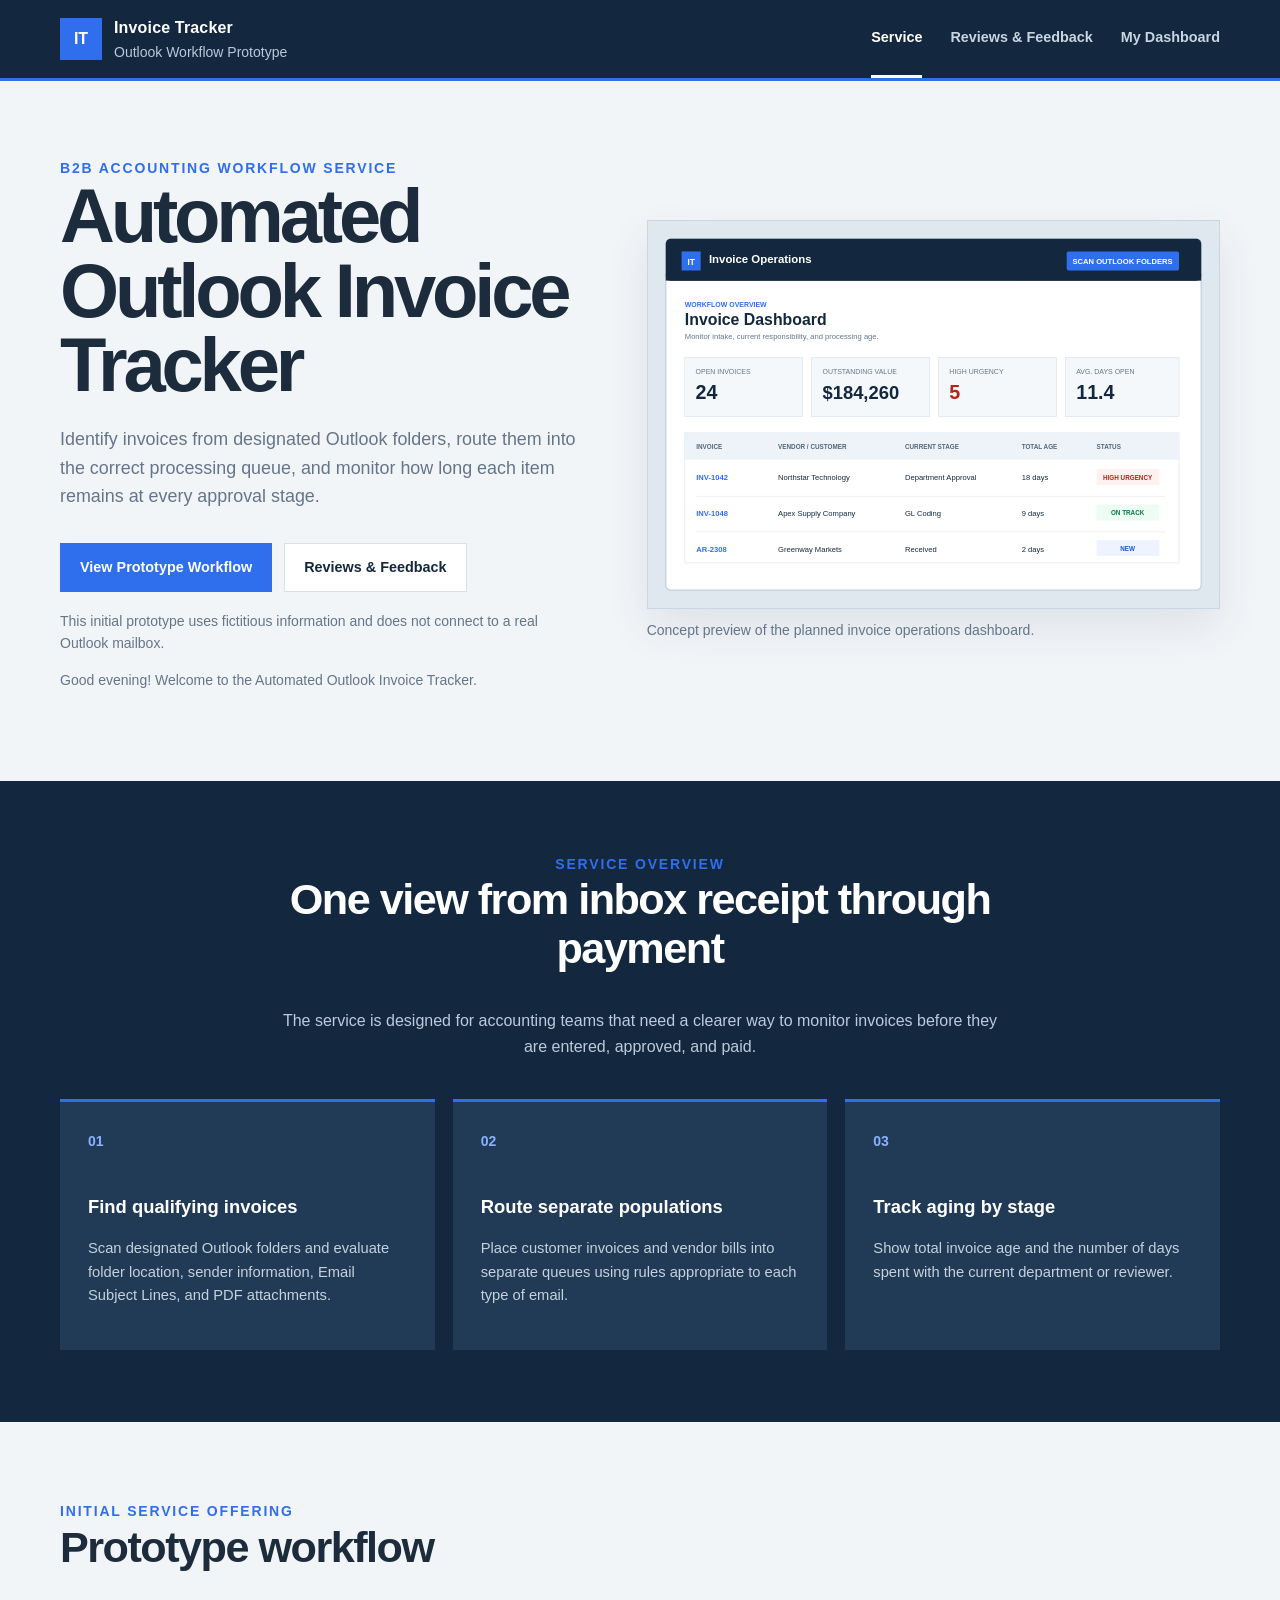
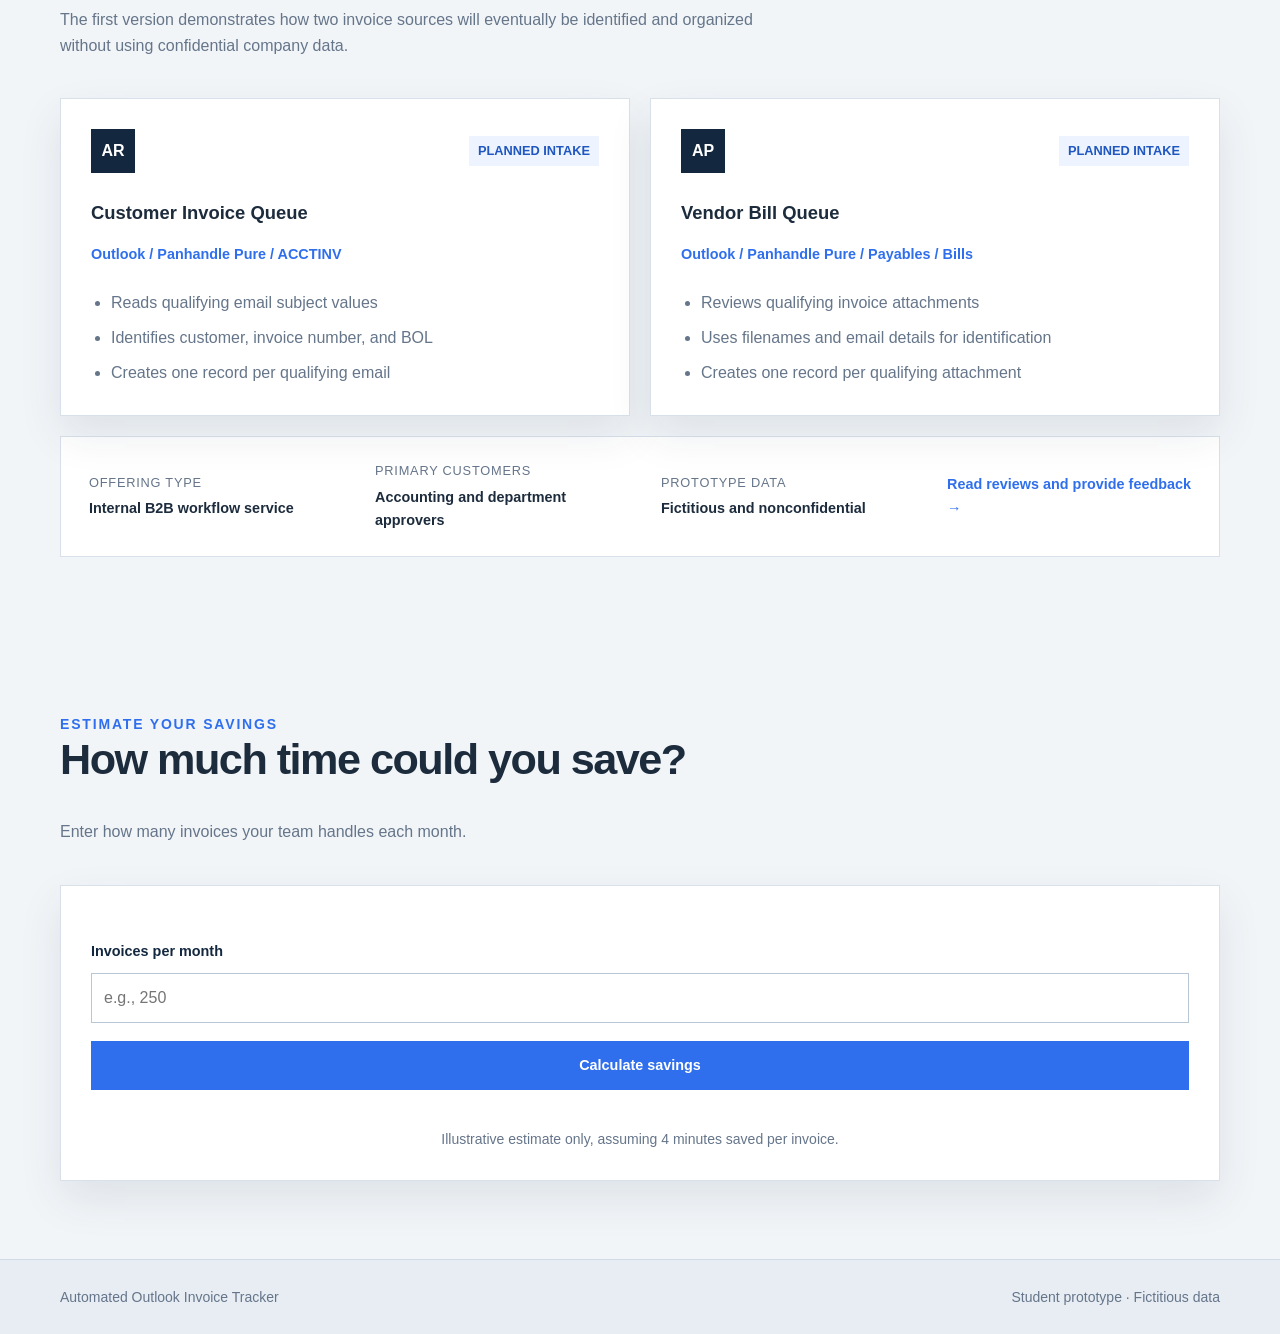
==== commit 9ff2d9da: "Suite: account strip, Reviews & Feedback page, invoice workspace on the hub, larger small text - Rep" ====
--- a/apps/invoice_hub/site/index.html
+++ b/apps/invoice_hub/site/index.html
@@ -17,13 +17,19 @@
       </a>
       <nav class="main-nav" aria-label="Primary navigation">
         <a class="active" href="index.html" aria-current="page">Service</a>
-        <a href="feedback.html">Reviews &amp; Feedback</a>
-        <a href="dashboard.html">My Dashboard</a>
+        <a class="standalone-only" href="feedback.html">Reviews &amp; Feedback</a>
+        <a class="standalone-only" href="dashboard.html">My Dashboard</a>
       </nav>
     </div>
   </header>
 
   <main>
+    <div class="page-width">
+      <nav class="workspace-nav suite-only" aria-label="Invoice Lifecycle Hub">
+        <a class="active" aria-current="page" href="index.html">Service</a>
+        <a href="dashboard.html">My Dashboard</a>
+      </nav>
+    </div>
     <section class="hero page-width">
       <div class="hero-copy">
         <span class="eyebrow">B2B accounting workflow service</span>
@@ -31,7 +37,7 @@
         <p class="lead">Identify invoices from designated Outlook folders, route them into the correct processing queue, and monitor how long each item remains at every approval stage.</p>
         <div class="hero-actions">
           <a class="button button-primary" href="#prototype-preview">View Prototype Workflow</a>
-          <a class="button button-secondary" href="feedback.html">Reviews &amp; Feedback</a>
+          <a class="button button-secondary standalone-only" href="feedback.html">Reviews &amp; Feedback</a>
         </div>
         <p class="prototype-note">This initial prototype uses fictitious information and does not connect to a real Outlook mailbox.</p>
                 <p id="greeting" class="prototype-note"></p>
@@ -101,7 +107,7 @@
         <div><span>Offering type</span><strong>Internal B2B workflow service</strong></div>
         <div><span>Primary customers</span><strong>Accounting and department approvers</strong></div>
         <div><span>Prototype data</span><strong>Fictitious and nonconfidential</strong></div>
-        <a class="text-link" href="feedback.html">Read reviews and provide feedback <span aria-hidden="true">→</span></a>
+        <a class="text-link standalone-only" href="feedback.html">Read reviews and provide feedback <span aria-hidden="true">→</span></a>
       </aside>
     </section>
         <section class="workflow-section page-width" id="savings-estimator">
--- a/apps/invoice_hub/site/styles.css
+++ b/apps/invoice_hub/site/styles.css
@@ -36,13 +36,13 @@
 .brand-mark { width: 42px; height: 42px; display: grid; place-items: center; background: var(--blue); font-weight: 800; }
 .brand strong, .brand small { display: block; }
 .brand strong { letter-spacing: 0.01em; }
-.brand small { color: #b9c8d8; font-size: 0.75rem; }
+.brand small { color: #b9c8d8; font-size: 0.875rem; }
 .main-nav { display: flex; align-items: center; gap: 28px; }
 .main-nav a { color: #c8d4df; font-size: 0.9rem; font-weight: 700; text-decoration: none; padding-block: 26px; border-bottom: 3px solid transparent; }
 .main-nav a:hover, .main-nav a.active { color: #fff; border-color: #fff; }
 
 .hero { display: grid; grid-template-columns: minmax(0, 0.95fr) minmax(420px, 1.05fr); align-items: center; gap: 68px; padding-block: 76px; }
-.eyebrow { display: block; color: var(--blue); font-size: 0.75rem; font-weight: 800; letter-spacing: 0.13em; text-transform: uppercase; }
+.eyebrow { display: block; color: var(--blue); font-size: 0.875rem; font-weight: 800; letter-spacing: 0.13em; text-transform: uppercase; }
 h1, h2, h3, p { margin-top: 0; }
 h1 { max-width: 760px; margin-bottom: 22px; font-size: clamp(2.5rem, 6vw, 4.75rem); line-height: 0.98; letter-spacing: -0.055em; }
 h2 { font-size: clamp(1.75rem, 4vw, 2.7rem); line-height: 1.12; letter-spacing: -0.035em; }
@@ -55,10 +55,10 @@
 .button-secondary { background: var(--surface); border-color: var(--line); color: var(--navy); }
 .button-secondary:hover { border-color: var(--blue); color: var(--blue); }
 .button-full { width: 100%; }
-.prototype-note, .form-note { color: var(--muted); font-size: 0.8rem; }
+.prototype-note, .form-note { color: var(--muted); font-size: 0.875rem; }
 .hero-visual { margin: 0; }
 .hero-visual img { width: 100%; border: 1px solid #cbd6e1; box-shadow: var(--shadow); }
-.hero-visual figcaption { margin-top: 10px; color: var(--muted); font-size: 0.78rem; }
+.hero-visual figcaption { margin-top: 10px; color: var(--muted); font-size: 0.875rem; }
 
 .service-overview { padding-block: 72px; background: var(--navy); color: #fff; }
 .section-heading { max-width: 720px; margin: 0 auto 40px; text-align: center; }
@@ -67,7 +67,7 @@
 .workflow-section .section-heading p, .feedback-heading p, .feedback-form-panel > p { color: var(--muted); }
 .feature-grid { display: grid; grid-template-columns: repeat(3, 1fr); gap: 18px; }
 .feature-card { min-height: 245px; padding: 28px; background: var(--navy-soft); border-top: 3px solid var(--blue); }
-.feature-number { display: block; margin-bottom: 42px; color: #8ab0ff; font-size: 0.8rem; font-weight: 800; }
+.feature-number { display: block; margin-bottom: 42px; color: #8ab0ff; font-size: 0.875rem; font-weight: 800; }
 .feature-card p { color: #c5d1dc; font-size: 0.92rem; }
 
 .workflow-section { padding-block: 78px; }
@@ -75,46 +75,46 @@
 .queue-card { padding: 30px; background: var(--surface); border: 1px solid var(--line); box-shadow: var(--shadow); }
 .queue-header { display: flex; justify-content: space-between; align-items: center; margin-bottom: 28px; }
 .queue-label { width: 44px; height: 44px; display: grid; place-items: center; background: var(--navy); color: #fff; font-weight: 800; }
-.status-label { background: var(--blue-pale); color: var(--blue-dark); padding: 5px 9px; font-size: 0.72rem; font-weight: 800; text-transform: uppercase; }
-.folder-path { color: var(--blue); font-size: 0.86rem; font-weight: 600; }
+.status-label { background: var(--blue-pale); color: var(--blue-dark); padding: 5px 9px; font-size: 0.8rem; font-weight: 800; text-transform: uppercase; }
+.folder-path { color: var(--blue); font-size: 0.9rem; font-weight: 600; }
 .queue-card ul { margin: 24px 0 0; padding-left: 20px; color: var(--muted); }
 .queue-card li + li { margin-top: 9px; }
 .value-panel { display: grid; grid-template-columns: repeat(3, 1fr) auto; align-items: center; gap: 24px; margin-top: 20px; padding: 24px 28px; background: var(--surface); border: 1px solid var(--line); }
 .value-panel span, .value-panel strong { display: block; }
-.value-panel div > span { color: var(--muted); font-size: 0.72rem; letter-spacing: 0.06em; text-transform: uppercase; }
-.value-panel div > strong { margin-top: 4px; font-size: 0.86rem; }
+.value-panel div > span { color: var(--muted); font-size: 0.8rem; letter-spacing: 0.06em; text-transform: uppercase; }
+.value-panel div > strong { margin-top: 4px; font-size: 0.9rem; }
 .text-link, .back-link { color: var(--blue); font-weight: 800; text-decoration: none; }
-.text-link { font-size: 0.86rem; }
+.text-link { font-size: 0.9rem; }
 
 .site-footer { background: #e7edf3; color: var(--muted); border-top: 1px solid #d1dbe5; }
-.footer-inner { min-height: 74px; display: flex; align-items: center; justify-content: space-between; gap: 24px; font-size: 0.78rem; }
+.footer-inner { min-height: 74px; display: flex; align-items: center; justify-content: space-between; gap: 24px; font-size: 0.875rem; }
 
 .feedback-page { padding-block: 42px 78px; }
-.back-link { display: inline-flex; gap: 8px; margin-bottom: 38px; font-size: 0.86rem; }
+.back-link { display: inline-flex; gap: 8px; margin-bottom: 38px; font-size: 0.9rem; }
 .feedback-heading { max-width: 760px; margin-bottom: 40px; }
 .feedback-heading h1 { margin: 8px 0 16px; }
 .feedback-layout { display: grid; grid-template-columns: minmax(0, 1.15fr) minmax(340px, 0.85fr); gap: 22px; align-items: start; }
 .reviews-panel, .feedback-form-panel { padding: 30px; background: var(--surface); border: 1px solid var(--line); box-shadow: var(--shadow); }
 .panel-heading { display: flex; justify-content: space-between; gap: 24px; padding-bottom: 22px; border-bottom: 1px solid var(--line); }
 .panel-heading h2, .feedback-form-panel h2 { margin: 5px 0 0; font-size: 1.55rem; }
-.review-count { height: fit-content; padding: 6px 9px; background: var(--background); color: var(--muted); font-size: 0.75rem; }
+.review-count { height: fit-content; padding: 6px 9px; background: var(--background); color: var(--muted); font-size: 0.875rem; }
 .review-card { padding: 27px 0; border-bottom: 1px solid var(--line); }
 .review-card:last-child { padding-bottom: 0; border-bottom: 0; }
 .review-topline, .reviewer { display: flex; align-items: center; }
 .review-topline { justify-content: space-between; gap: 22px; }
 .reviewer { gap: 12px; }
-.reviewer-initials { width: 42px; height: 42px; display: grid; place-items: center; background: var(--blue); color: #fff; font-size: 0.78rem; font-weight: 800; }
+.reviewer-initials { width: 42px; height: 42px; display: grid; place-items: center; background: var(--blue); color: #fff; font-size: 0.875rem; font-weight: 800; }
 .reviewer-initials.dark { background: var(--navy); }
 .reviewer strong, .reviewer span { display: block; }
-.reviewer span { color: var(--muted); font-size: 0.76rem; }
-.reviewer .reviewer-initials { display: grid; color: #fff; font-size: 0.78rem; }
+.reviewer span { color: var(--muted); font-size: 0.875rem; }
+.reviewer .reviewer-initials { display: grid; color: #fff; font-size: 0.875rem; }
 .rating { color: var(--amber); letter-spacing: 0.06em; white-space: nowrap; }
 .rating span { color: #ccd5de; }
 blockquote { margin: 22px 0 18px; color: #405167; font-size: 1rem; }
-.recommendation { margin-bottom: 0; color: var(--muted); font-size: 0.8rem; }
+.recommendation { margin-bottom: 0; color: var(--muted); font-size: 0.875rem; }
 
 .feedback-form-panel form { display: grid; gap: 10px; margin-top: 25px; }
-.feedback-form-panel label, .feedback-form-panel legend { color: var(--navy); font-size: 0.82rem; font-weight: 800; }
+.feedback-form-panel label, .feedback-form-panel legend { color: var(--navy); font-size: 0.9rem; font-weight: 800; }
 .feedback-form-panel input, .feedback-form-panel select, .feedback-form-panel textarea { width: 100%; margin-bottom: 8px; padding: 11px 12px; background: #fff; color: var(--ink); border: 1px solid #b9c6d3; border-radius: 0; }
 .feedback-form-panel input:focus, .feedback-form-panel select:focus, .feedback-form-panel textarea:focus { outline: 3px solid rgba(47, 111, 237, 0.18); border-color: var(--blue); }
 .feedback-form-panel textarea { resize: vertical; }
@@ -124,14 +124,14 @@
 .radio-option input { width: auto; margin: 0; }
 .form-note { margin: 2px 0 0; text-align: center; }
 .optional { color: var(--muted); font-weight: 500; }
-.field-error { margin: -4px 0 6px; color: var(--error); font-size: 0.78rem; font-weight: 700; }
+.field-error { margin: -4px 0 6px; color: var(--error); font-size: 0.875rem; font-weight: 700; }
 .feedback-form-panel [aria-invalid="true"] { border-color: var(--error); }
 .feedback-form-panel [aria-invalid="true"]:focus { outline-color: rgba(180, 35, 24, 0.18); border-color: var(--error); }
-.char-count { margin: -6px 0 4px; color: var(--muted); font-size: 0.72rem; text-align: right; }
-.form-status { margin: 4px 0 0; padding: 10px 12px; border-left: 3px solid var(--blue); background: var(--blue-pale); color: var(--navy); font-size: 0.85rem; font-weight: 700; }
+.char-count { margin: -6px 0 4px; color: var(--muted); font-size: 0.8rem; text-align: right; }
+.form-status { margin: 4px 0 0; padding: 10px 12px; border-left: 3px solid var(--blue); background: var(--blue-pale); color: var(--navy); font-size: 0.9rem; font-weight: 700; }
 .form-status.is-success { border-color: var(--success); background: #e8f5ee; }
 .form-status.is-warning { border-color: var(--amber); background: #fdf3e1; }
-.link-button { justify-self: center; padding: 4px; border: 0; background: none; color: var(--muted); font-size: 0.78rem; text-decoration: underline; cursor: pointer; }
+.link-button { justify-self: center; padding: 4px; border: 0; background: none; color: var(--muted); font-size: 0.875rem; text-decoration: underline; cursor: pointer; }
 .link-button:hover:not(:disabled) { color: var(--error); }
 .link-button:disabled { opacity: 0.4; cursor: not-allowed; text-decoration: none; }
 [hidden] { display: none !important; }
@@ -139,9 +139,9 @@
 
 /* Dashboard page */
 .dashboard-page { padding-block: 34px 78px; }
-.prototype-banner { margin: 0 0 30px; padding: 10px 14px; background: #fdf3e1; border-left: 3px solid var(--amber); color: #6b4a12; font-size: 0.82rem; }
+.prototype-banner { margin: 0 0 30px; padding: 10px 14px; background: #fdf3e1; border-left: 3px solid var(--amber); color: #6b4a12; font-size: 0.9rem; }
 .form-stack { display: grid; gap: 10px; margin-top: 24px; }
-.form-stack label { color: var(--navy); font-size: 0.82rem; font-weight: 800; }
+.form-stack label { color: var(--navy); font-size: 0.9rem; font-weight: 800; }
 .form-stack input, .form-stack select { width: 100%; margin-bottom: 8px; padding: 11px 12px; background: #fff; color: var(--ink); border: 1px solid #b9c6d3; border-radius: 0; }
 .form-stack input:focus, .form-stack select:focus { outline: 3px solid rgba(47, 111, 237, 0.18); border-color: var(--blue); }
 .form-stack [aria-invalid="true"] { border-color: var(--error); }
@@ -149,41 +149,41 @@
 .signin-panel { max-width: 540px; margin: 30px auto 0; padding: 36px; background: var(--surface); border: 1px solid var(--line); box-shadow: var(--shadow); }
 .signin-panel h1 { margin: 8px 0 14px; font-size: clamp(2rem, 5vw, 2.6rem); }
 .signin-panel .lead { font-size: 1rem; }
-.demo-help { margin-top: 26px; padding-top: 18px; border-top: 1px solid var(--line); font-size: 0.85rem; }
+.demo-help { margin-top: 26px; padding-top: 18px; border-top: 1px solid var(--line); font-size: 0.9rem; }
 .demo-help summary { color: var(--blue); font-weight: 800; cursor: pointer; }
 .demo-help p { margin: 12px 0; color: var(--muted); }
 .demo-help ul { margin: 0; padding: 0; list-style: none; display: grid; gap: 8px; }
-.demo-help li { display: flex; flex-wrap: wrap; align-items: baseline; justify-content: space-between; gap: 4px 16px; color: var(--muted); font-size: 0.78rem; }
-.demo-chip { padding: 0; border: 0; background: none; color: var(--navy); font-size: 0.85rem; font-weight: 600; text-decoration: underline; cursor: pointer; }
+.demo-help li { display: flex; flex-wrap: wrap; align-items: baseline; justify-content: space-between; gap: 4px 16px; color: var(--muted); font-size: 0.875rem; }
+.demo-chip { padding: 0; border: 0; background: none; color: var(--navy); font-size: 0.9rem; font-weight: 600; text-decoration: underline; cursor: pointer; }
 .demo-chip:hover { color: var(--blue); }
 
 .dashboard-top { display: flex; align-items: flex-start; justify-content: space-between; gap: 32px; margin-bottom: 30px; }
 .dashboard-heading h1 { margin: 8px 0 10px; font-size: clamp(2rem, 4vw, 3rem); }
 .dashboard-heading h1:focus { outline: none; }
 .dashboard-heading p { max-width: 620px; margin: 0; color: var(--muted); }
-.session-box { display: grid; gap: 6px; min-width: 250px; padding: 16px 18px; background: var(--surface); border: 1px solid var(--line); color: var(--muted); font-size: 0.78rem; }
-.session-box strong { color: var(--ink); font-size: 0.86rem; overflow-wrap: anywhere; }
+.session-box { display: grid; gap: 6px; min-width: 250px; padding: 16px 18px; background: var(--surface); border: 1px solid var(--line); color: var(--muted); font-size: 0.875rem; }
+.session-box strong { color: var(--ink); font-size: 0.9rem; overflow-wrap: anywhere; }
 .session-box .button { min-height: 40px; margin-top: 6px; }
 
 .kpi-grid { display: grid; grid-template-columns: repeat(4, 1fr); gap: 16px; margin-bottom: 22px; }
 .kpi-card { display: grid; gap: 4px; padding: 22px; background: var(--surface); border: 1px solid var(--line); border-top: 3px solid var(--blue); }
 .kpi-card.is-warn { border-top-color: var(--amber); }
 .kpi-card.is-alert { border-top-color: var(--error); }
-.kpi-label { color: var(--muted); font-size: 0.72rem; font-weight: 700; letter-spacing: 0.06em; text-transform: uppercase; }
+.kpi-label { color: var(--muted); font-size: 0.8rem; font-weight: 700; letter-spacing: 0.06em; text-transform: uppercase; }
 .kpi-value { color: var(--navy); font-size: 2rem; line-height: 1.15; letter-spacing: -0.03em; overflow-wrap: anywhere; }
-.kpi-note { color: var(--muted); font-size: 0.78rem; }
+.kpi-note { color: var(--muted); font-size: 0.875rem; }
 
 .data-panel { margin-bottom: 22px; padding: 30px; background: var(--surface); border: 1px solid var(--line); box-shadow: var(--shadow); }
-.table-legend { align-self: end; margin: 0; color: var(--muted); font-size: 0.75rem; }
+.table-legend { align-self: end; margin: 0; color: var(--muted); font-size: 0.875rem; }
 .empty-state { padding: 26px 0 4px; color: var(--muted); }
 .table-scroll { overflow-x: auto; }
-.data-table { width: 100%; border-collapse: collapse; font-size: 0.88rem; }
-.data-table th { padding: 14px 12px; border-bottom: 1px solid var(--line); color: var(--muted); font-size: 0.72rem; letter-spacing: 0.06em; text-align: left; text-transform: uppercase; white-space: nowrap; }
+.data-table { width: 100%; border-collapse: collapse; font-size: 0.95rem; }
+.data-table th { padding: 14px 12px; border-bottom: 1px solid var(--line); color: var(--muted); font-size: 0.8rem; letter-spacing: 0.06em; text-align: left; text-transform: uppercase; white-space: nowrap; }
 .data-table td { padding: 13px 12px; border-bottom: 1px solid #e8eef4; vertical-align: middle; }
 .data-table tbody tr:last-child td { border-bottom: 0; }
 .data-table .num { text-align: right; white-space: nowrap; font-variant-numeric: tabular-nums; }
-.data-table .mono { color: var(--navy-soft); font-size: 0.86rem; }
-.flag { display: inline-block; margin-left: 6px; padding: 1px 6px; font-size: 0.68rem; font-weight: 800; }
+.data-table .mono { color: var(--navy-soft); font-size: 0.9rem; }
+.flag { display: inline-block; margin-left: 6px; padding: 1px 6px; font-size: 0.8rem; font-weight: 800; }
 .data-table .num .flag { margin: 0 8px 0 0; }
 .flag-warn { background: #fdf3e1; color: #8a5a10; }
 .flag-alert { background: #fde8e6; color: var(--error); }
@@ -191,14 +191,14 @@
 .filter-bar { display: flex; flex-wrap: wrap; align-items: flex-end; gap: 14px; padding: 20px 0 10px; }
 .filter-field { display: grid; gap: 5px; min-width: 150px; }
 .filter-field.grow { flex: 1 1 220px; }
-.filter-field label { color: var(--navy); font-size: 0.75rem; font-weight: 800; }
+.filter-field label { color: var(--navy); font-size: 0.875rem; font-weight: 800; }
 .filter-field input, .filter-field select { width: 100%; min-height: 42px; padding: 9px 11px; background: #fff; color: var(--ink); border: 1px solid #b9c6d3; border-radius: 0; }
 .filter-field input:focus, .filter-field select:focus { outline: 3px solid rgba(47, 111, 237, 0.18); border-color: var(--blue); }
-.filter-summary { display: flex; align-items: center; justify-content: space-between; gap: 16px; min-height: 30px; margin-bottom: 4px; color: var(--muted); font-size: 0.8rem; }
+.filter-summary { display: flex; align-items: center; justify-content: space-between; gap: 16px; min-height: 30px; margin-bottom: 4px; color: var(--muted); font-size: 0.875rem; }
 .filter-summary .link-button { justify-self: auto; color: var(--blue); }
 .data-table tr.is-clickable { cursor: pointer; }
 .data-table tr.is-clickable:hover td { background: var(--blue-pale); }
-.row-link { padding: 0; border: 0; background: none; color: var(--blue-dark); font-size: 0.88rem; font-weight: 700; font-variant-numeric: tabular-nums; text-decoration: underline; cursor: pointer; }
+.row-link { padding: 0; border: 0; background: none; color: var(--blue-dark); font-size: 0.95rem; font-weight: 700; font-variant-numeric: tabular-nums; text-decoration: underline; cursor: pointer; }
 .row-link:focus-visible, .dialog-close:focus-visible { outline: 3px solid rgba(47, 111, 237, 0.35); outline-offset: 2px; }
 
 .detail-dialog { width: min(720px, calc(100% - 32px)); max-height: calc(100vh - 48px); padding: 0; border: 1px solid var(--line); background: var(--surface); color: var(--ink); box-shadow: 0 30px 80px rgba(19, 40, 63, 0.35); }
@@ -209,25 +209,25 @@
 .detail-head p { margin: 0; color: var(--muted); }
 .dialog-close { width: 40px; height: 40px; display: grid; place-items: center; flex: none; border: 1px solid var(--line); background: var(--surface); color: var(--navy); font-size: 1.4rem; line-height: 1; cursor: pointer; }
 .dialog-close:hover { border-color: var(--blue); color: var(--blue); }
-.detail-flag { margin: 20px 0 4px; padding: 10px 14px; border-left: 3px solid var(--success); background: #e8f5ee; font-size: 0.86rem; font-weight: 700; }
+.detail-flag { margin: 20px 0 4px; padding: 10px 14px; border-left: 3px solid var(--success); background: #e8f5ee; font-size: 0.9rem; font-weight: 700; }
 .detail-flag.is-warn { border-color: var(--amber); background: #fdf3e1; }
 .detail-flag.is-alert { border-color: var(--error); background: #fde8e6; }
-.detail-section { margin: 26px 0 12px; color: var(--muted); font-size: 0.72rem; letter-spacing: 0.1em; text-transform: uppercase; }
+.detail-section { margin: 26px 0 12px; color: var(--muted); font-size: 0.8rem; letter-spacing: 0.1em; text-transform: uppercase; }
 .stage-track { display: grid; grid-template-columns: repeat(4, 1fr); gap: 0; margin: 0; padding: 0; list-style: none; }
-.step { position: relative; display: grid; justify-items: center; gap: 8px; padding: 0 6px; text-align: center; font-size: 0.78rem; }
+.step { position: relative; display: grid; justify-items: center; gap: 8px; padding: 0 6px; text-align: center; font-size: 0.875rem; }
 .step + .step::before { content: ""; position: absolute; top: 15px; right: 50%; width: 100%; height: 2px; background: var(--line); }
 .step.is-done + .step::before, .step.is-current::before { background: var(--blue); }
-.step-dot { position: relative; z-index: 1; width: 32px; height: 32px; display: grid; place-items: center; border: 2px solid var(--line); border-radius: 50%; background: var(--surface); color: var(--muted); font-size: 0.8rem; font-weight: 800; }
+.step-dot { position: relative; z-index: 1; width: 32px; height: 32px; display: grid; place-items: center; border: 2px solid var(--line); border-radius: 50%; background: var(--surface); color: var(--muted); font-size: 0.875rem; font-weight: 800; }
 .step.is-done .step-dot { border-color: var(--blue); background: var(--blue); color: #fff; }
 .step.is-current .step-dot { border-color: var(--blue); color: var(--blue-dark); box-shadow: 0 0 0 4px var(--blue-pale); }
 .step.is-current .step-name { color: var(--navy); font-weight: 800; }
 .step.is-todo .step-name { color: var(--muted); }
 .detail-facts { display: grid; grid-template-columns: repeat(2, minmax(0, 1fr)); gap: 0 28px; margin: 0; }
 .detail-facts .fact { padding: 10px 0; border-bottom: 1px solid #e8eef4; }
-.detail-facts dt { color: var(--muted); font-size: 0.72rem; letter-spacing: 0.05em; text-transform: uppercase; }
+.detail-facts dt { color: var(--muted); font-size: 0.8rem; letter-spacing: 0.05em; text-transform: uppercase; }
 .detail-facts dd { margin: 2px 0 0; overflow-wrap: anywhere; font-weight: 700; }
-.detail-facts dd.mono { font-size: 0.88rem; }
-.detail-nav { display: flex; align-items: center; justify-content: space-between; gap: 12px; margin-top: 28px; padding-top: 20px; border-top: 1px solid var(--line); color: var(--muted); font-size: 0.8rem; }
+.detail-facts dd.mono { font-size: 0.95rem; }
+.detail-nav { display: flex; align-items: center; justify-content: space-between; gap: 12px; margin-top: 28px; padding-top: 20px; border-top: 1px solid var(--line); color: var(--muted); font-size: 0.875rem; }
 .detail-nav .button { min-height: 40px; }
 .detail-nav .button:disabled { opacity: 0.4; cursor: not-allowed; }
 
@@ -235,15 +235,15 @@
 .admin-layout h3 { margin: 0 0 6px; }
 .form-note.left { margin-top: 14px; text-align: left; }
 .admin-subhead { margin: 28px 0 0; }
-.empty-state.compact { padding: 8px 0; font-size: 0.86rem; }
-.hint { margin: 0 0 14px; color: var(--muted); font-size: 0.82rem; }
+.empty-state.compact { padding: 8px 0; font-size: 0.9rem; }
+.hint { margin: 0 0 14px; color: var(--muted); font-size: 0.9rem; }
 
 .flag-action { background: var(--blue-pale); color: var(--blue-dark); }
 .button-danger { background: var(--surface); border-color: var(--error); color: var(--error); }
 .button-danger:hover { background: var(--error); color: #fff; }
 
 .action-box { padding: 16px 18px; background: var(--background); border: 1px solid var(--line); }
-.action-box label { display: block; margin-bottom: 6px; color: var(--navy); font-size: 0.82rem; font-weight: 800; }
+.action-box label { display: block; margin-bottom: 6px; color: var(--navy); font-size: 0.9rem; font-weight: 800; }
 .action-box textarea { width: 100%; padding: 10px 12px; background: #fff; color: var(--ink); border: 1px solid #b9c6d3; border-radius: 0; resize: vertical; }
 .action-box textarea:focus { outline: 3px solid rgba(47, 111, 237, 0.18); border-color: var(--blue); }
 .action-box [aria-invalid="true"] { border-color: var(--error); }
@@ -262,8 +262,8 @@
 .history-item.is-rejected .history-dot { border-color: var(--error); background: var(--error); }
 .history-item.is-submitted .history-dot { background: var(--blue); }
 .history-item strong { display: block; font-size: 0.9rem; }
-.history-meta { color: var(--muted); font-size: 0.76rem; }
-.history-note { margin: 6px 0 0; padding: 6px 10px; border-left: 3px solid var(--line); background: var(--background); color: #405167; font-size: 0.84rem; overflow-wrap: anywhere; }
+.history-meta { color: var(--muted); font-size: 0.875rem; }
+.history-note { margin: 6px 0 0; padding: 6px 10px; border-left: 3px solid var(--line); background: var(--background); color: #405167; font-size: 0.9rem; overflow-wrap: anywhere; }
 
 .inbox-layout { display: grid; grid-template-columns: minmax(280px, 0.8fr) minmax(0, 1.4fr); align-items: start; gap: 36px; padding-top: 24px; }
 .inbox-layout h3 { margin: 0 0 6px; }
@@ -272,20 +272,20 @@
 .mapping-item { display: flex; align-items: center; gap: 12px; padding: 10px 0; border-bottom: 1px solid #e8eef4; }
 .mapping-item > div { flex: 1; min-width: 0; }
 .mapping-item strong, .mapping-item .mono { display: block; overflow-wrap: anywhere; }
-.mapping-item strong { font-size: 0.88rem; }
-.mono { font-size: 0.84rem; color: var(--navy-soft); font-variant-numeric: tabular-nums; }
-.badge { display: inline-block; padding: 2px 7px; font-size: 0.68rem; font-weight: 800; letter-spacing: 0.04em; }
+.mapping-item strong { font-size: 0.95rem; }
+.mono { font-size: 0.9rem; color: var(--navy-soft); font-variant-numeric: tabular-nums; }
+.badge { display: inline-block; padding: 2px 7px; font-size: 0.8rem; font-weight: 800; letter-spacing: 0.04em; }
 .badge-ap { background: var(--blue-pale); color: var(--blue-dark); }
 .badge-ar { background: var(--navy); color: #fff; }
 .badge-pdf { background: #fde8e6; color: var(--error); }
 .badge-file { background: var(--background); color: var(--muted); }
-.check-option { display: flex; align-items: center; gap: 8px; min-height: 42px; color: var(--ink); font-size: 0.82rem; font-weight: 600; }
+.check-option { display: flex; align-items: center; gap: 8px; min-height: 42px; color: var(--ink); font-size: 0.9rem; font-weight: 600; }
 .check-option input { width: auto; min-height: 0; margin: 0; }
 
-.mapping-subject { display: block; color: var(--muted); font-size: 0.75rem; }
+.mapping-subject { display: block; color: var(--muted); font-size: 0.875rem; }
 .lifecycle-filters { display: flex; flex-wrap: wrap; align-items: center; justify-content: space-between; gap: 10px 24px; margin: 0 0 12px; }
 .date-range { display: flex; flex-wrap: wrap; align-items: center; gap: 8px 10px; }
-.date-range label { color: var(--navy); font-size: 0.8rem; font-weight: 800; }
+.date-range label { color: var(--navy); font-size: 0.875rem; font-weight: 800; }
 .date-range input { min-height: 40px; padding: 6px 10px; border: 1px solid #b9c6d3; background: #fff; color: var(--ink); border-radius: 0; }
 .date-range input:focus { outline: 3px solid rgba(47, 111, 237, 0.18); border-color: var(--blue); }
 .date-range .link-button { color: var(--blue); }
@@ -298,44 +298,44 @@
 .icon-button { gap: 8px; }
 .icon-button svg { flex: none; }
 .page-status { margin: 0 0 18px; }
-.mail-source { display: flex; flex-wrap: wrap; align-items: center; gap: 4px 14px; margin: 0 0 12px; color: var(--muted); font-size: 0.8rem; }
+.mail-source { display: flex; flex-wrap: wrap; align-items: center; gap: 4px 14px; margin: 0 0 12px; color: var(--muted); font-size: 0.875rem; }
 .mail-source .is-error { color: var(--error); font-weight: 700; }
 .mail-source .link-button { color: var(--blue); }
-.from-settings { flex: none; color: var(--muted); font-size: 0.72rem; font-weight: 700; }
+.from-settings { flex: none; color: var(--muted); font-size: 0.8rem; font-weight: 700; }
 
 .settings-dialog { width: min(840px, calc(100% - 32px)); }
 .settings-dialog .detail-head h2 { font-size: 1.9rem; }
-.settings-dialog label { display: block; margin-bottom: 4px; color: var(--navy); font-size: 0.8rem; font-weight: 800; }
+.settings-dialog label { display: block; margin-bottom: 4px; color: var(--navy); font-size: 0.875rem; font-weight: 800; }
 .settings-dialog input, .settings-dialog select, .settings-dialog textarea { width: 100%; padding: 9px 11px; background: #fff; color: var(--ink); border: 1px solid #b9c6d3; border-radius: 0; }
-.settings-dialog textarea { resize: vertical; font-size: 0.86rem; }
-#setShare { font-family: Consolas, "Courier New", monospace; font-size: 0.8rem; } /* settings text is code-like, so it stays monospaced */
+.settings-dialog textarea { resize: vertical; font-size: 0.9rem; }
+#setShare { font-family: Consolas, "Courier New", monospace; font-size: 0.875rem; } /* settings text is code-like, so it stays monospaced */
 .settings-dialog input:focus, .settings-dialog select:focus, .settings-dialog textarea:focus { outline: 3px solid rgba(47, 111, 237, 0.18); border-color: var(--blue); }
 .settings-dialog [aria-invalid="true"] { border-color: var(--error); }
 .settings-dialog .hint { margin: 4px 0 10px; }
 .settings-dialog code { padding: 1px 5px; background: var(--background); font-size: 0.85em; }
-.form-errors { margin: 16px 0 0; padding: 10px 14px 10px 30px; background: #fde8e6; border-left: 3px solid var(--error); color: var(--error); font-size: 0.84rem; font-weight: 700; }
+.form-errors { margin: 16px 0 0; padding: 10px 14px 10px 30px; background: #fde8e6; border-left: 3px solid var(--error); color: var(--error); font-size: 0.9rem; font-weight: 700; }
 .stage-fieldset { margin: 0 0 14px; padding: 12px 16px 6px; border: 1px solid var(--line); }
-.stage-fieldset legend { padding: 0 6px; color: var(--navy); font-size: 0.85rem; font-weight: 800; }
+.stage-fieldset legend { padding: 0 6px; color: var(--navy); font-size: 0.9rem; font-weight: 800; }
 .stage-grid { display: grid; grid-template-columns: repeat(2, minmax(0, 1fr)); gap: 0 16px; }
 .stage-field { margin-bottom: 10px; }
 .settings-row { display: flex; flex-wrap: wrap; align-items: center; gap: 8px 14px; margin: 10px 0; }
 .settings-row .button { min-height: 40px; }
-.settings-row > span { color: var(--muted); font-size: 0.82rem; font-weight: 700; }
+.settings-row > span { color: var(--muted); font-size: 0.9rem; font-weight: 700; }
 .check-results { display: grid; gap: 4px; margin: 0; padding: 0; list-style: none; max-height: 240px; overflow-y: auto; }
-.check-results li { display: flex; gap: 10px; padding: 6px 10px; border-left: 3px solid var(--line); background: var(--background); font-size: 0.8rem; }
+.check-results li { display: flex; gap: 10px; padding: 6px 10px; border-left: 3px solid var(--line); background: var(--background); font-size: 0.875rem; }
 .check-results li.is-ok { border-left-color: var(--success); }
 .check-results li.is-bad { border-left-color: var(--error); background: #fdf1f0; }
 .check-mark { flex: none; font-weight: 800; }
 .is-ok .check-mark { color: var(--success); }
 .is-bad .check-mark { color: var(--error); }
 .check-results .mono, .check-detail { display: block; overflow-wrap: anywhere; }
-.check-detail { color: var(--muted); font-size: 0.76rem; }
+.check-detail { color: var(--muted); font-size: 0.875rem; }
 .share-box { margin-top: 18px; padding: 10px 14px; border: 1px solid var(--line); }
 .share-box summary { color: var(--blue-dark); font-weight: 800; cursor: pointer; }
 .settings-actions { flex-wrap: wrap; justify-content: flex-start; }
 
 /* Stage pills: the words stay on the pill, so color is never the only signal */
-.stage-badge { display: inline-block; padding: 3px 10px; border-radius: 999px; font-size: 0.76rem; font-weight: 700; white-space: nowrap; }
+.stage-badge { display: inline-block; padding: 3px 10px; border-radius: 999px; font-size: 0.875rem; font-weight: 700; white-space: nowrap; }
 .stage-neutral { background: #eceff3; color: #4a596b; }
 .stage-info { background: var(--blue-pale); color: var(--blue-dark); }
 .stage-warn { background: #fdf3e1; color: #8a5a10; }
@@ -347,19 +347,19 @@
 .data-table .check-col input { width: 17px; height: 17px; margin: 0; accent-color: var(--blue); cursor: pointer; }
 .data-table tr.is-selected td { background: var(--blue-pale); }
 .bulk-bar { display: flex; flex-wrap: wrap; align-items: center; gap: 8px 14px; margin: 4px 0 10px; padding: 10px 14px; background: var(--blue-pale); border: 1px solid #c9dcff; }
-.bulk-bar #bulkCount { color: var(--navy); font-size: 0.86rem; font-weight: 800; }
+.bulk-bar #bulkCount { color: var(--navy); font-size: 0.9rem; font-weight: 800; }
 .bulk-buttons { display: flex; flex-wrap: wrap; gap: 8px; }
 .bulk-buttons .button { min-height: 38px; padding: 6px 14px; }
-.bulk-note { color: var(--muted); font-size: 0.8rem; }
+.bulk-note { color: var(--muted); font-size: 0.875rem; }
 .bulk-bar .link-button { color: var(--blue-dark); }
-.bulk-items { margin: 14px 0; padding: 0; list-style: none; font-size: 0.86rem; }
+.bulk-items { margin: 14px 0; padding: 0; list-style: none; font-size: 0.9rem; }
 .bulk-items li { display: flex; justify-content: space-between; gap: 12px; padding: 6px 0; border-bottom: 1px solid #e8eef4; font-variant-numeric: tabular-nums; }
 .bulk-items li:last-child { border-bottom: 0; }
-.bulk-dialog label { display: block; margin-bottom: 4px; color: var(--navy); font-size: 0.82rem; font-weight: 800; }
+.bulk-dialog label { display: block; margin-bottom: 4px; color: var(--navy); font-size: 0.9rem; font-weight: 800; }
 .bulk-dialog textarea { width: 100%; padding: 10px 12px; background: #fff; color: var(--ink); border: 1px solid #b9c6d3; border-radius: 0; resize: vertical; }
 .bulk-dialog textarea:focus { outline: 3px solid rgba(47, 111, 237, 0.18); border-color: var(--blue); }
 .bulk-dialog [aria-invalid="true"] { border-color: var(--error); }
-#bulkFailures { margin: 10px 0 14px; padding-left: 18px; color: var(--error); font-size: 0.84rem; }
+#bulkFailures { margin: 10px 0 14px; padding-left: 18px; color: var(--error); font-size: 0.9rem; }
 
 /* Email icon next to attachment names */
 .doc-cell { white-space: nowrap; }
@@ -372,13 +372,13 @@
 .lineage-item { position: relative; display: grid; gap: 2px; padding: 0 0 16px 20px; border-left: 2px solid var(--line); margin-left: 5px; }
 .lineage-item::before { content: ""; position: absolute; top: 4px; left: -7px; width: 12px; height: 12px; border: 2px solid var(--blue); border-radius: 50%; background: var(--surface); }
 .lineage-item:last-child { padding-bottom: 0; border-left-color: transparent; }
-.lineage-meta { color: var(--muted); font-size: 0.8rem; overflow-wrap: anywhere; }
-.lineage-link { justify-self: start; margin-top: 4px; color: var(--blue); font-size: 0.82rem; font-weight: 700; }
+.lineage-meta { color: var(--muted); font-size: 0.875rem; overflow-wrap: anywhere; }
+.lineage-link { justify-self: start; margin-top: 4px; color: var(--blue); font-size: 0.9rem; font-weight: 700; }
 
 /* Pagination and "show more" */
-.pagination { display: flex; flex-wrap: wrap; align-items: center; justify-content: space-between; gap: 10px 20px; margin-top: 14px; padding-top: 14px; border-top: 1px solid var(--line); font-size: 0.82rem; color: var(--muted); }
+.pagination { display: flex; flex-wrap: wrap; align-items: center; justify-content: space-between; gap: 10px 20px; margin-top: 14px; padding-top: 14px; border-top: 1px solid var(--line); font-size: 0.9rem; color: var(--muted); }
 .page-buttons { display: flex; flex-wrap: wrap; align-items: center; gap: 4px; }
-.page-buttons button { min-width: 36px; min-height: 36px; padding: 4px 10px; border: 1px solid var(--line); background: var(--surface); color: var(--navy); font-size: 0.82rem; font-weight: 700; cursor: pointer; }
+.page-buttons button { min-width: 36px; min-height: 36px; padding: 4px 10px; border: 1px solid var(--line); background: var(--surface); color: var(--navy); font-size: 0.9rem; font-weight: 700; cursor: pointer; }
 .page-buttons button:hover:not(:disabled) { border-color: var(--blue); color: var(--blue); }
 .page-buttons button[aria-current="page"] { background: var(--navy); border-color: var(--navy); color: #fff; }
 .page-buttons button:disabled { opacity: 0.45; cursor: not-allowed; }
@@ -388,16 +388,16 @@
 .page-size select { min-height: 36px; padding: 4px 8px; border: 1px solid #b9c6d3; background: #fff; color: var(--ink); border-radius: 0; }
 .show-more { display: block; margin: 14px auto 0; }
 
-.suggest-hint { margin: 8px 0 0; font-size: 0.75rem; }
+.suggest-hint { margin: 8px 0 0; font-size: 0.875rem; }
 #suggestMappings { min-height: 40px; margin-top: 8px; }
 
 .lifecycle-tabs { display: flex; flex-wrap: wrap; gap: 8px; margin: 4px 0 14px; }
-.lifecycle-tabs button { display: inline-flex; align-items: center; gap: 8px; min-height: 42px; padding: 8px 14px; border: 1px solid var(--line); background: var(--surface); color: var(--navy); font-size: 0.85rem; font-weight: 800; cursor: pointer; }
+.lifecycle-tabs button { display: inline-flex; align-items: center; gap: 8px; min-height: 42px; padding: 8px 14px; border: 1px solid var(--line); background: var(--surface); color: var(--navy); font-size: 0.9rem; font-weight: 800; cursor: pointer; }
 .lifecycle-tabs button:hover { border-color: var(--blue); }
 .lifecycle-tabs button[aria-pressed="true"] { border-color: var(--navy); background: var(--navy); color: #fff; }
-.tab-count { min-width: 24px; padding: 1px 7px; background: var(--blue-pale); color: var(--blue-dark); font-size: 0.75rem; text-align: center; }
+.tab-count { min-width: 24px; padding: 1px 7px; background: var(--blue-pale); color: var(--blue-dark); font-size: 0.875rem; text-align: center; }
 .lifecycle-tabs button[aria-pressed="true"] .tab-count { background: #fff; color: var(--navy); }
-.lifecycle-summary { margin: 0 0 10px; color: var(--muted); font-size: 0.85rem; font-weight: 700; }
+.lifecycle-summary { margin: 0 0 10px; color: var(--muted); font-size: 0.9rem; font-weight: 700; }
 
 .bill-list { display: grid; gap: 14px; margin: 0; padding: 0; list-style: none; }
 .bill-card { padding: 18px 20px; border: 1px solid var(--line); background: var(--surface); }
@@ -405,7 +405,7 @@
 .bill-top > div { min-width: 0; }
 .bill-vendor, .bill-top .mono { display: block; overflow-wrap: anywhere; }
 .bill-vendor { font-size: 1rem; }
-.status-pill { flex: none; padding: 3px 9px; font-size: 0.72rem; font-weight: 800; }
+.status-pill { flex: none; padding: 3px 9px; font-size: 0.8rem; font-weight: 800; }
 .status-received { background: #fdf3e1; color: #8a5a10; }
 .status-approved { background: var(--blue-pale); color: var(--blue-dark); }
 .status-sent { background: #e8f5ee; color: var(--success); }
@@ -413,14 +413,14 @@
 .life-step { position: relative; display: flex; align-items: center; gap: 10px; padding-right: 8px; }
 .life-step + .life-step::before { content: ""; position: absolute; top: 13px; left: -50%; width: 50%; height: 2px; background: var(--line); }
 .life-step.is-done + .life-step.is-done::before { background: var(--blue); }
-.life-dot { position: relative; z-index: 1; flex: none; width: 26px; height: 26px; display: grid; place-items: center; border: 2px solid var(--line); border-radius: 50%; background: var(--surface); color: #fff; font-size: 0.75rem; font-weight: 800; }
+.life-dot { position: relative; z-index: 1; flex: none; width: 26px; height: 26px; display: grid; place-items: center; border: 2px solid var(--line); border-radius: 50%; background: var(--surface); color: #fff; font-size: 0.875rem; font-weight: 800; }
 .life-step.is-done .life-dot { border-color: var(--blue); background: var(--blue); }
 .life-step.is-current-tab .life-dot { box-shadow: 0 0 0 4px var(--blue-pale); }
 .life-text strong, .life-text span { display: block; line-height: 1.25; }
-.life-text strong { font-size: 0.8rem; }
-.life-text span { color: var(--muted); font-size: 0.75rem; }
+.life-text strong { font-size: 0.875rem; }
+.life-text span { color: var(--muted); font-size: 0.875rem; }
 .bill-card .link-chip { margin-top: 10px; }
-.bill-proof { margin-top: 12px; font-size: 0.8rem; }
+.bill-proof { margin-top: 12px; font-size: 0.875rem; }
 .bill-proof summary { color: var(--blue-dark); font-weight: 800; cursor: pointer; }
 .bill-proof ul { display: grid; gap: 8px; margin: 10px 0 0; padding: 0; list-style: none; }
 .bill-proof li { padding: 6px 10px; border-left: 3px solid var(--line); background: var(--background); overflow-wrap: anywhere; }
@@ -431,15 +431,15 @@
 .message-card:last-child { border-bottom: 0; }
 .message-top { display: flex; align-items: baseline; justify-content: space-between; gap: 16px; }
 .message-subject { margin: 0; font-size: 1rem; }
-.message-date { flex: none; color: var(--muted); font-size: 0.76rem; }
-.message-meta { display: flex; flex-wrap: wrap; align-items: center; gap: 4px 12px; margin: 6px 0; color: var(--muted); font-size: 0.8rem; }
+.message-date { flex: none; color: var(--muted); font-size: 0.875rem; }
+.message-meta { display: flex; flex-wrap: wrap; align-items: center; gap: 4px 12px; margin: 6px 0; color: var(--muted); font-size: 0.875rem; }
 .message-preview { margin: 0 0 10px; color: #405167; font-size: 0.9rem; }
 .attachment-list { display: grid; gap: 6px; margin: 0; padding: 0; list-style: none; }
 .attachment-list li { display: flex; flex-wrap: wrap; align-items: center; gap: 6px 10px; }
-.attachment-size { color: var(--muted); font-size: 0.75rem; }
-.link-chip { padding: 2px 8px; border: 1px solid var(--blue); background: var(--surface); color: var(--blue-dark); font-size: 0.74rem; font-weight: 800; cursor: pointer; }
+.attachment-size { color: var(--muted); font-size: 0.875rem; }
+.link-chip { padding: 2px 8px; border: 1px solid var(--blue); background: var(--surface); color: var(--blue-dark); font-size: 0.875rem; font-weight: 800; cursor: pointer; }
 .link-chip:hover { background: var(--blue); color: #fff; }
-.pdf-snippet { margin: 10px 0 0; padding: 8px 12px; border-left: 3px solid var(--blue); background: var(--blue-pale); color: #2c3f57; font-size: 0.82rem; overflow-wrap: anywhere; }
+.pdf-snippet { margin: 10px 0 0; padding: 8px 12px; border-left: 3px solid var(--blue); background: var(--blue-pale); color: #2c3f57; font-size: 0.9rem; overflow-wrap: anywhere; }
 .snippet-label { font-weight: 800; }
 mark { padding: 0 2px; background: #ffe58f; color: inherit; }
 
@@ -487,4 +487,28 @@
   #queueTable td { white-space: nowrap; }
 }
 
+/* ---------- Inside the Streamlit suite (classes set on <html> by streamlit-bridge.js) ----------
+   in-suite: any page embedded in the suite. The suite has its own navigation bar and account strip,
+   so the site header and the Service page's greeting are hidden, and links to the other hub pages
+   are replaced by a tab bar (.workspace-nav: Service | My Dashboard). Reviews & Feedback is its own
+   suite page, so its standalone links are hidden (.standalone-only).
+   workspace: dashboard.html / feedback.html, which sit on the suite's own page background. */
+.suite-only { display: none !important; }
+.in-suite .standalone-only { display: none !important; }
+
+.in-suite .site-header,
+.in-suite #greeting { display: none; }
+
+.in-suite.workspace, .in-suite.workspace body { background: transparent; }
+.in-suite.workspace #roleEyebrow,
+.in-suite.workspace #dashboardHeading { display: none; }
+.in-suite.workspace .page-width { width: 100%; }
+.in-suite.workspace .dashboard-page,
+.in-suite.workspace .feedback-page { padding-block: 0 24px; }
+
+.in-suite .workspace-nav { display: flex !important; gap: 4px; margin: 0 0 24px; border-bottom: 1px solid var(--line); }
+.workspace-nav a { margin-bottom: -1px; padding: 10px 16px; border-bottom: 3px solid transparent; color: var(--muted); font-size: 1rem; font-weight: 800; text-decoration: none; }
+.workspace-nav a:hover { color: var(--navy); }
+.workspace-nav a.active { border-bottom-color: var(--blue); color: var(--navy); }
+
 @media (prefers-reduced-motion: reduce) { html { scroll-behavior: auto; } }
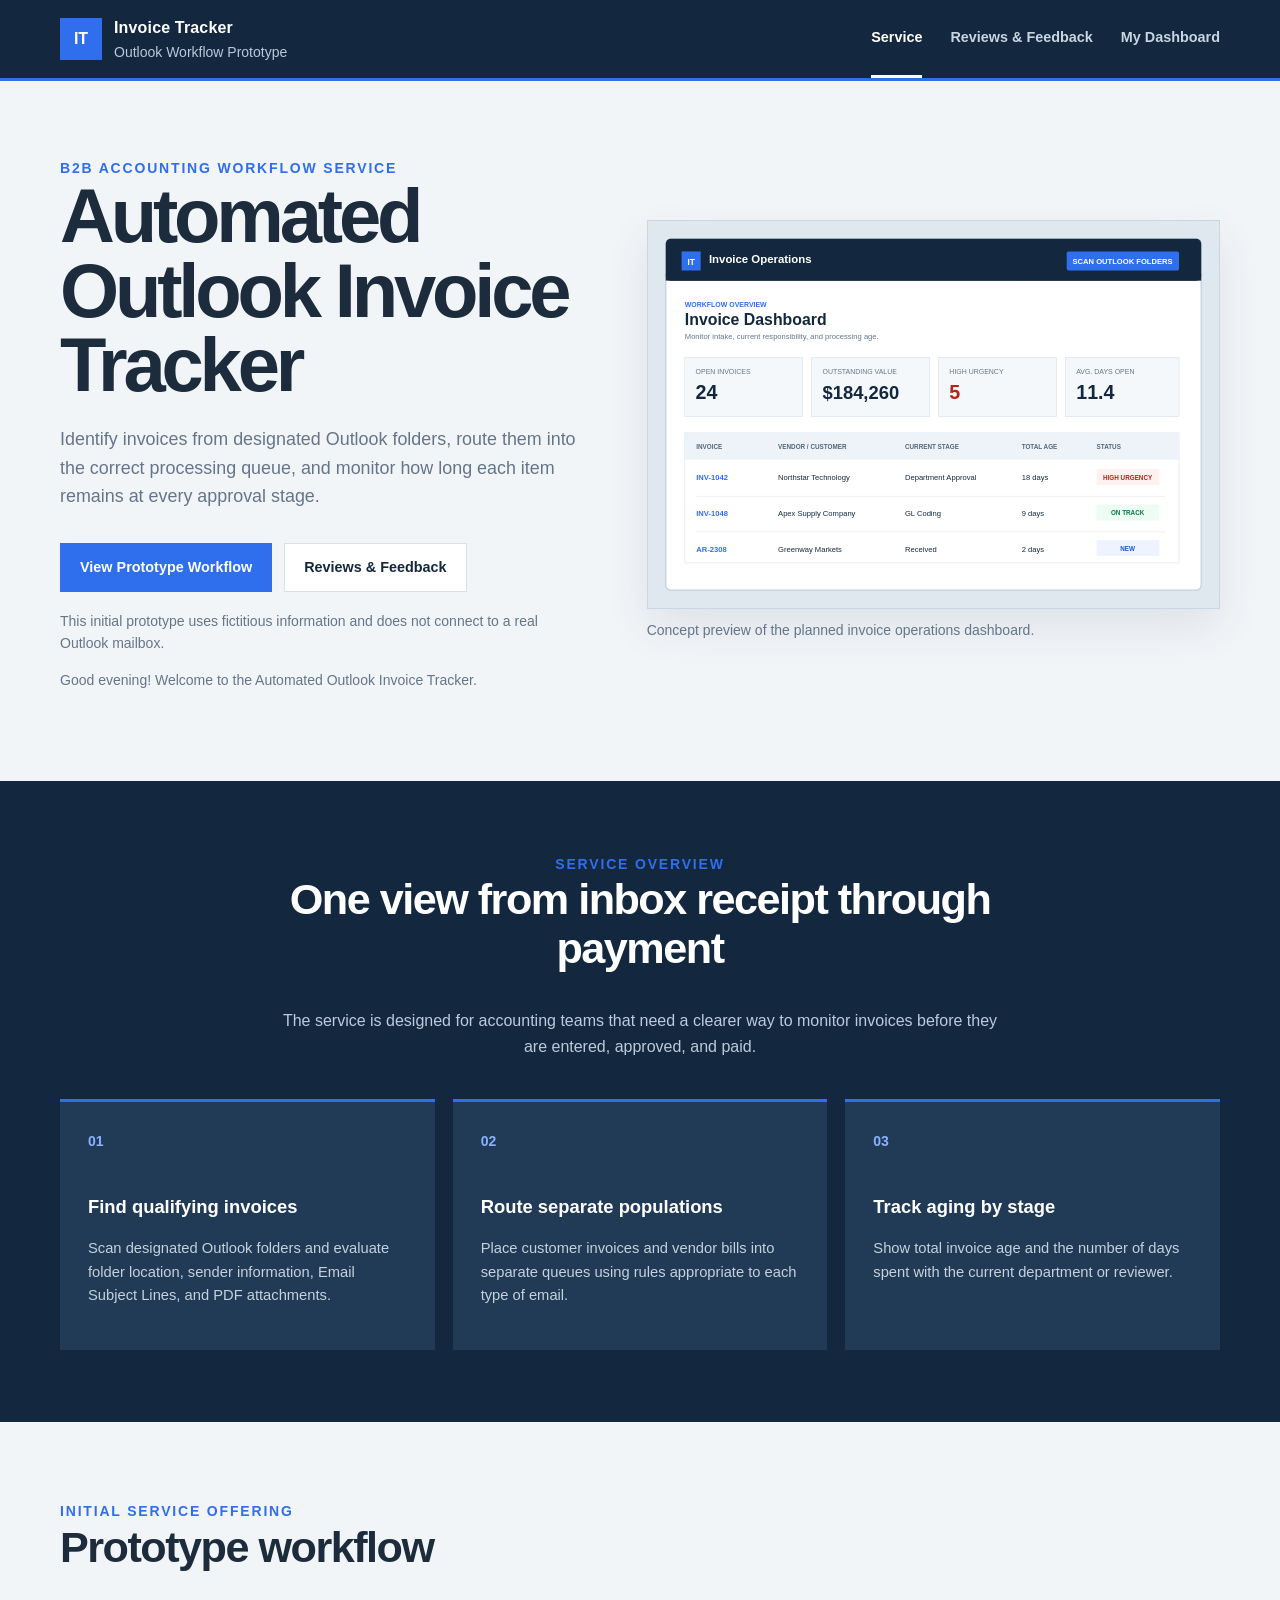
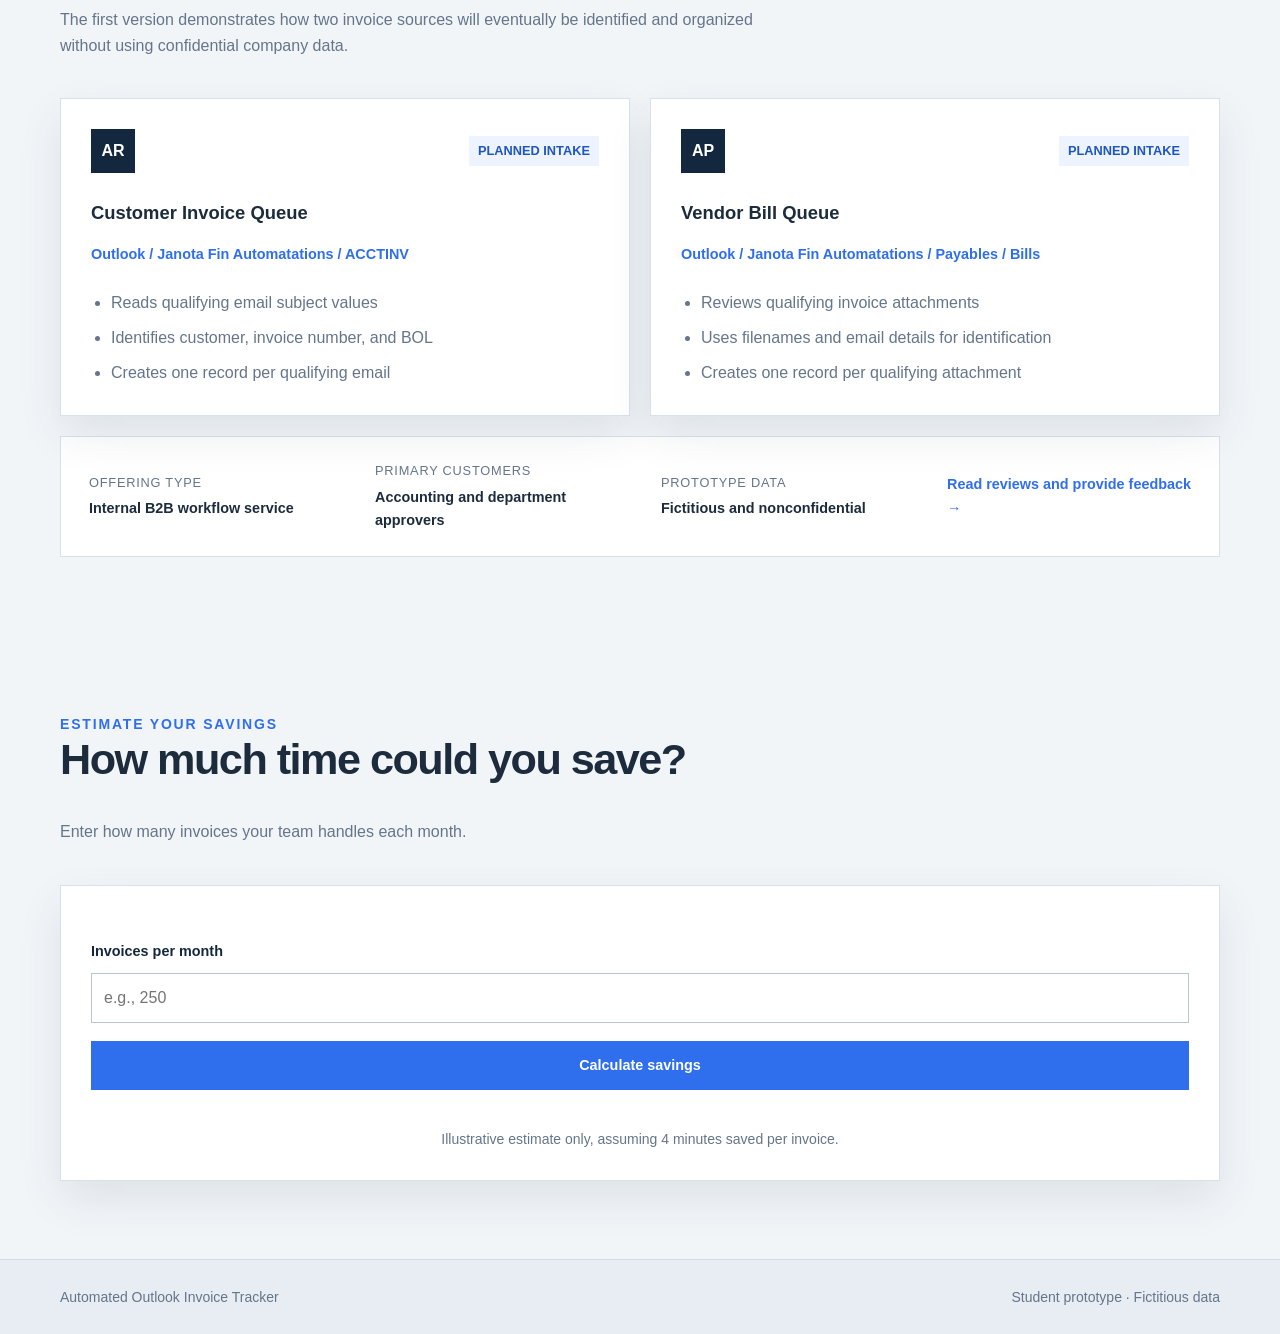
==== commit 96a312a4: "Sales Tax page redesign (drop zones, upload summaries, how-it-works); rebrand to Janota Fin logo and" ====
--- a/apps/invoice_hub/site/index.html
+++ b/apps/invoice_hub/site/index.html
@@ -85,7 +85,7 @@
         <article class="queue-card">
           <div class="queue-header"><span class="queue-label">AR</span><span class="status-label">Planned intake</span></div>
           <h3>Customer Invoice Queue</h3>
-          <p class="folder-path">Outlook / Panhandle Pure / ACCTINV</p>
+          <p class="folder-path">Outlook / Janota Fin Automatations / ACCTINV</p>
           <ul>
             <li>Reads qualifying email subject values</li>
             <li>Identifies customer, invoice number, and BOL</li>
@@ -95,7 +95,7 @@
         <article class="queue-card">
           <div class="queue-header"><span class="queue-label">AP</span><span class="status-label">Planned intake</span></div>
           <h3>Vendor Bill Queue</h3>
-          <p class="folder-path">Outlook / Panhandle Pure / Payables / Bills</p>
+          <p class="folder-path">Outlook / Janota Fin Automatations / Payables / Bills</p>
           <ul>
             <li>Reviews qualifying invoice attachments</li>
             <li>Uses filenames and email details for identification</li>
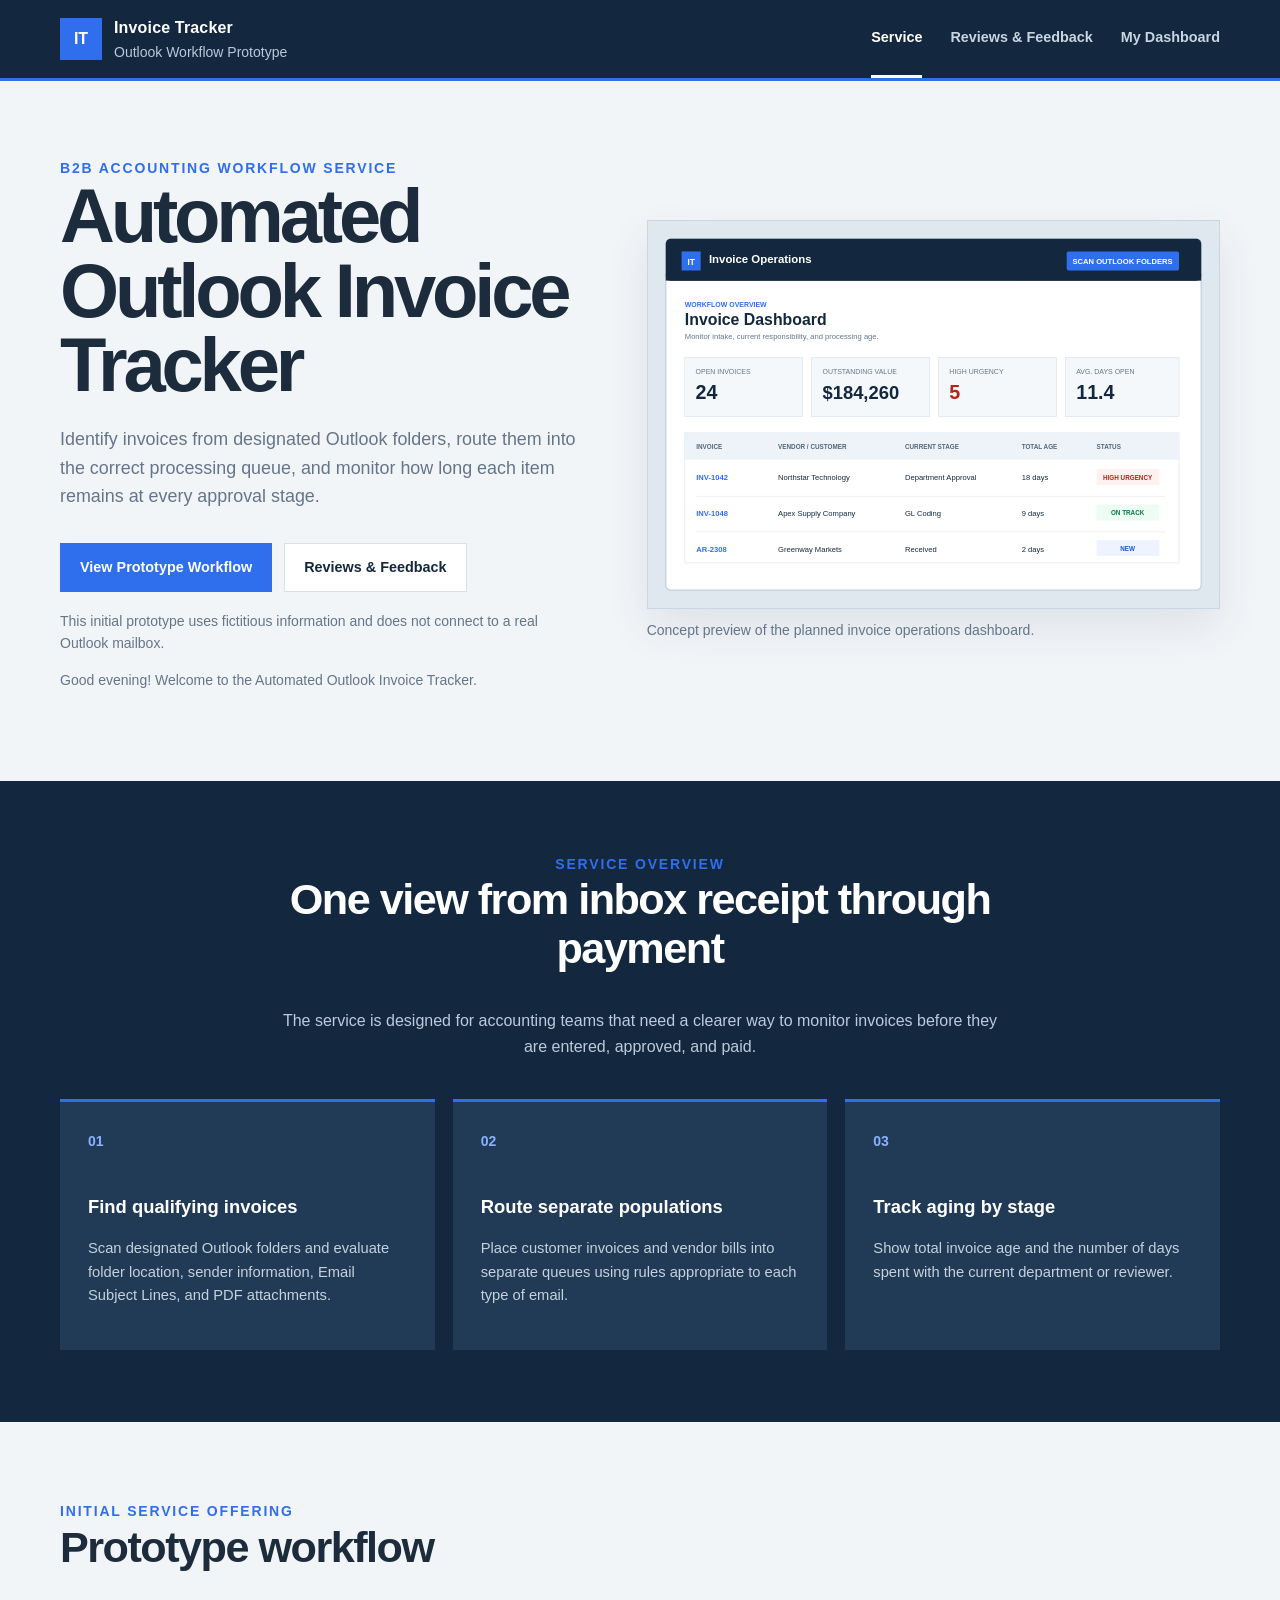
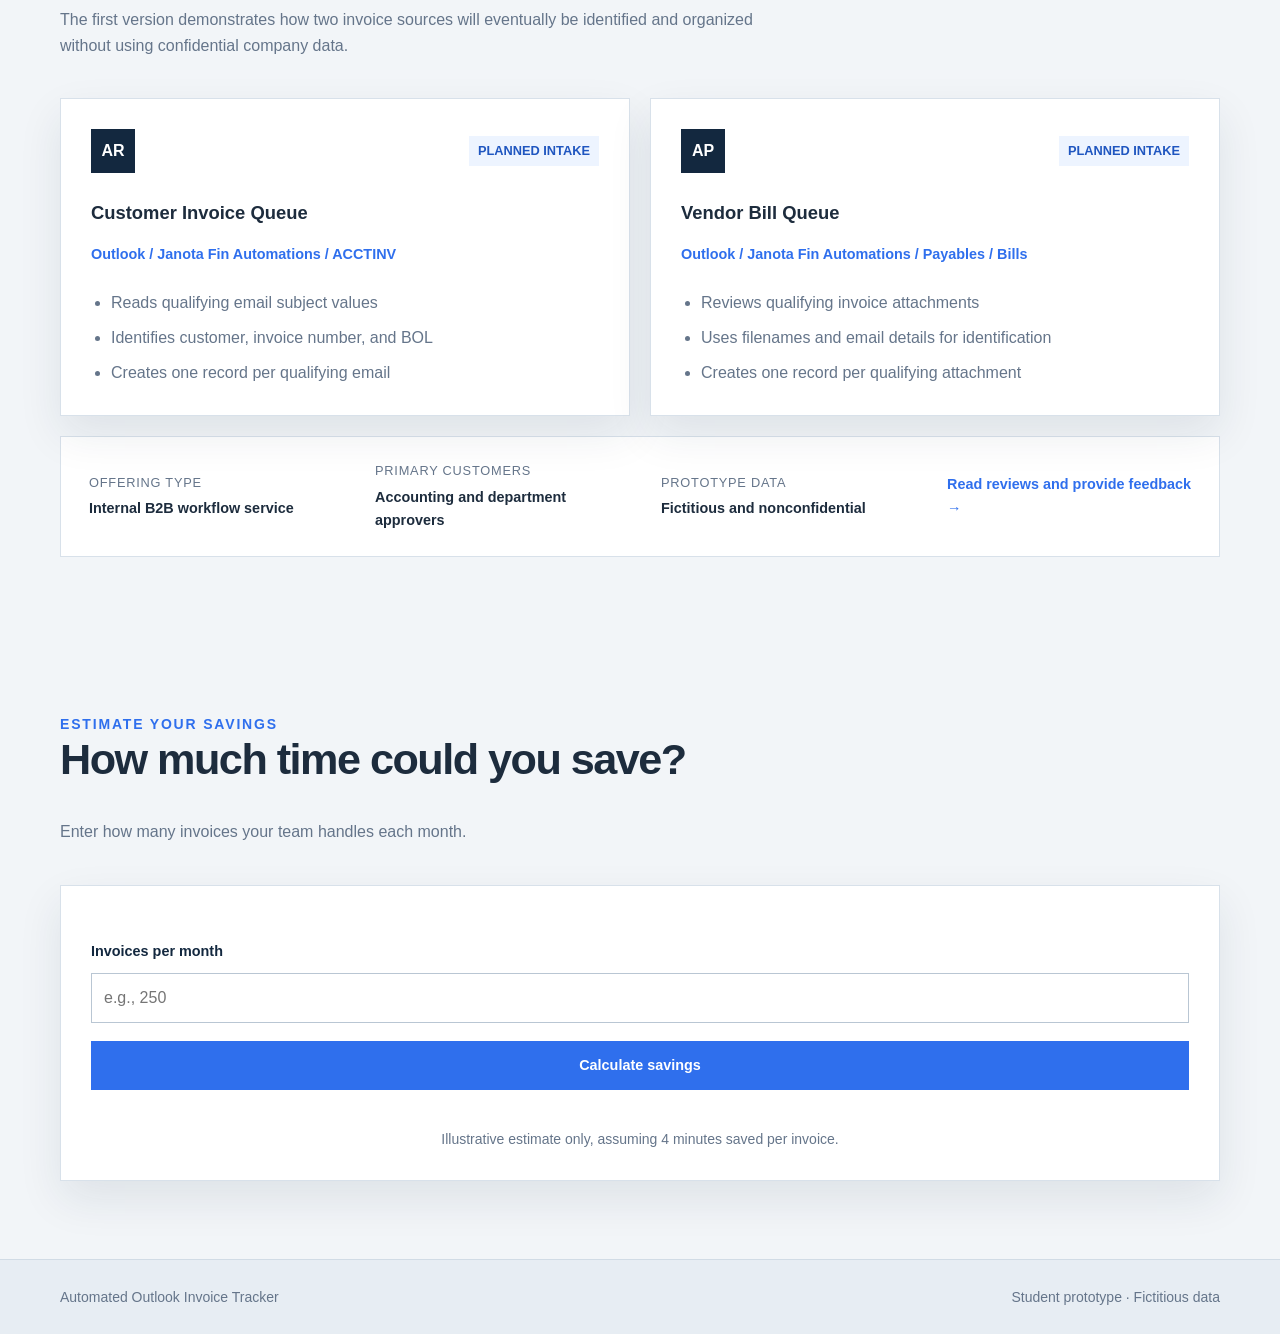
==== commit 6161c86c: "UI/UX polish: remove dashboard rail and SOON items, align cards, improve contrast, soften preview co" ====
--- a/apps/invoice_hub/site/index.html
+++ b/apps/invoice_hub/site/index.html
@@ -56,17 +56,17 @@
           <p>The service is designed for accounting teams that need a clearer way to monitor invoices before they are entered, approved, and paid.</p>
         </div>
         <div class="feature-grid">
-          <article class="feature-card">
+          <article class="feature-card" data-detail="Example: a message in ACCTINV with an invoice number in the subject and a PDF attached qualifies; a newsletter does not.">
             <span class="feature-number">01</span>
             <h3>Find qualifying invoices</h3>
             <p>Scan designated Outlook folders and evaluate folder location, sender information, Email Subject Lines, and PDF attachments.</p>
           </article>
-          <article class="feature-card">
+          <article class="feature-card" data-detail="Example: customer invoices go to the AR queue; vendor bills go to the AP queue, each with its own rules.">
             <span class="feature-number">02</span>
             <h3>Route separate populations</h3>
             <p>Place customer invoices and vendor bills into separate queues using rules appropriate to each type of email.</p>
           </article>
-          <article class="feature-card">
+          <article class="feature-card" data-detail="Example: an invoice 12 days old that has sat with Purchasing for 3 days shows both numbers.">
             <span class="feature-number">03</span>
             <h3>Track aging by stage</h3>
             <p>Show total invoice age and the number of days spent with the current department or reviewer.</p>
@@ -85,7 +85,7 @@
         <article class="queue-card">
           <div class="queue-header"><span class="queue-label">AR</span><span class="status-label">Planned intake</span></div>
           <h3>Customer Invoice Queue</h3>
-          <p class="folder-path">Outlook / Janota Fin Automatations / ACCTINV</p>
+          <p class="folder-path">Outlook / Janota Fin Automations / ACCTINV</p>
           <ul>
             <li>Reads qualifying email subject values</li>
             <li>Identifies customer, invoice number, and BOL</li>
@@ -95,7 +95,7 @@
         <article class="queue-card">
           <div class="queue-header"><span class="queue-label">AP</span><span class="status-label">Planned intake</span></div>
           <h3>Vendor Bill Queue</h3>
-          <p class="folder-path">Outlook / Janota Fin Automatations / Payables / Bills</p>
+          <p class="folder-path">Outlook / Janota Fin Automations / Payables / Bills</p>
           <ul>
             <li>Reviews qualifying invoice attachments</li>
             <li>Uses filenames and email details for identification</li>
@@ -120,7 +120,7 @@
         <div class="form-stack">
           <label for="invoiceCount">Invoices per month</label>
           <input id="invoiceCount" type="number" min="1" placeholder="e.g., 250">
-          <button class="button button-primary" type="button" onclick="showSavings()">Calculate savings</button>
+          <button class="button button-primary" id="calcButton" type="button">Calculate savings</button>
           <p id="savingsResult"></p>
           <p class="form-note">Illustrative estimate only, assuming 4 minutes saved per invoice.</p>
         </div>
--- a/apps/invoice_hub/site/styles.css
+++ b/apps/invoice_hub/site/styles.css
@@ -512,3 +512,12 @@
 .workspace-nav a.active { border-bottom-color: var(--blue); color: var(--navy); }
 
 @media (prefers-reduced-motion: reduce) { html { scroll-behavior: auto; } }
+
+/* Hover/focus states added for the event-driven interactions */
+.feature-card { transition: transform 0.15s ease, background 0.15s ease; }
+.feature-card.is-expanded, .feature-card:focus-visible { transform: translateY(-3px); outline: 2px solid var(--blue); }
+.feature-detail { margin-top: 14px; padding-top: 12px; border-top: 1px solid rgba(255, 255, 255, 0.25); color: #fff; font-size: 0.88rem; font-style: italic; }
+.review-card { transition: background 0.15s ease; }
+.review-card.is-hovered { background: rgba(47, 111, 237, 0.07); }
+
+#savingsResult.is-error { color: var(--error); font-weight: 700; }
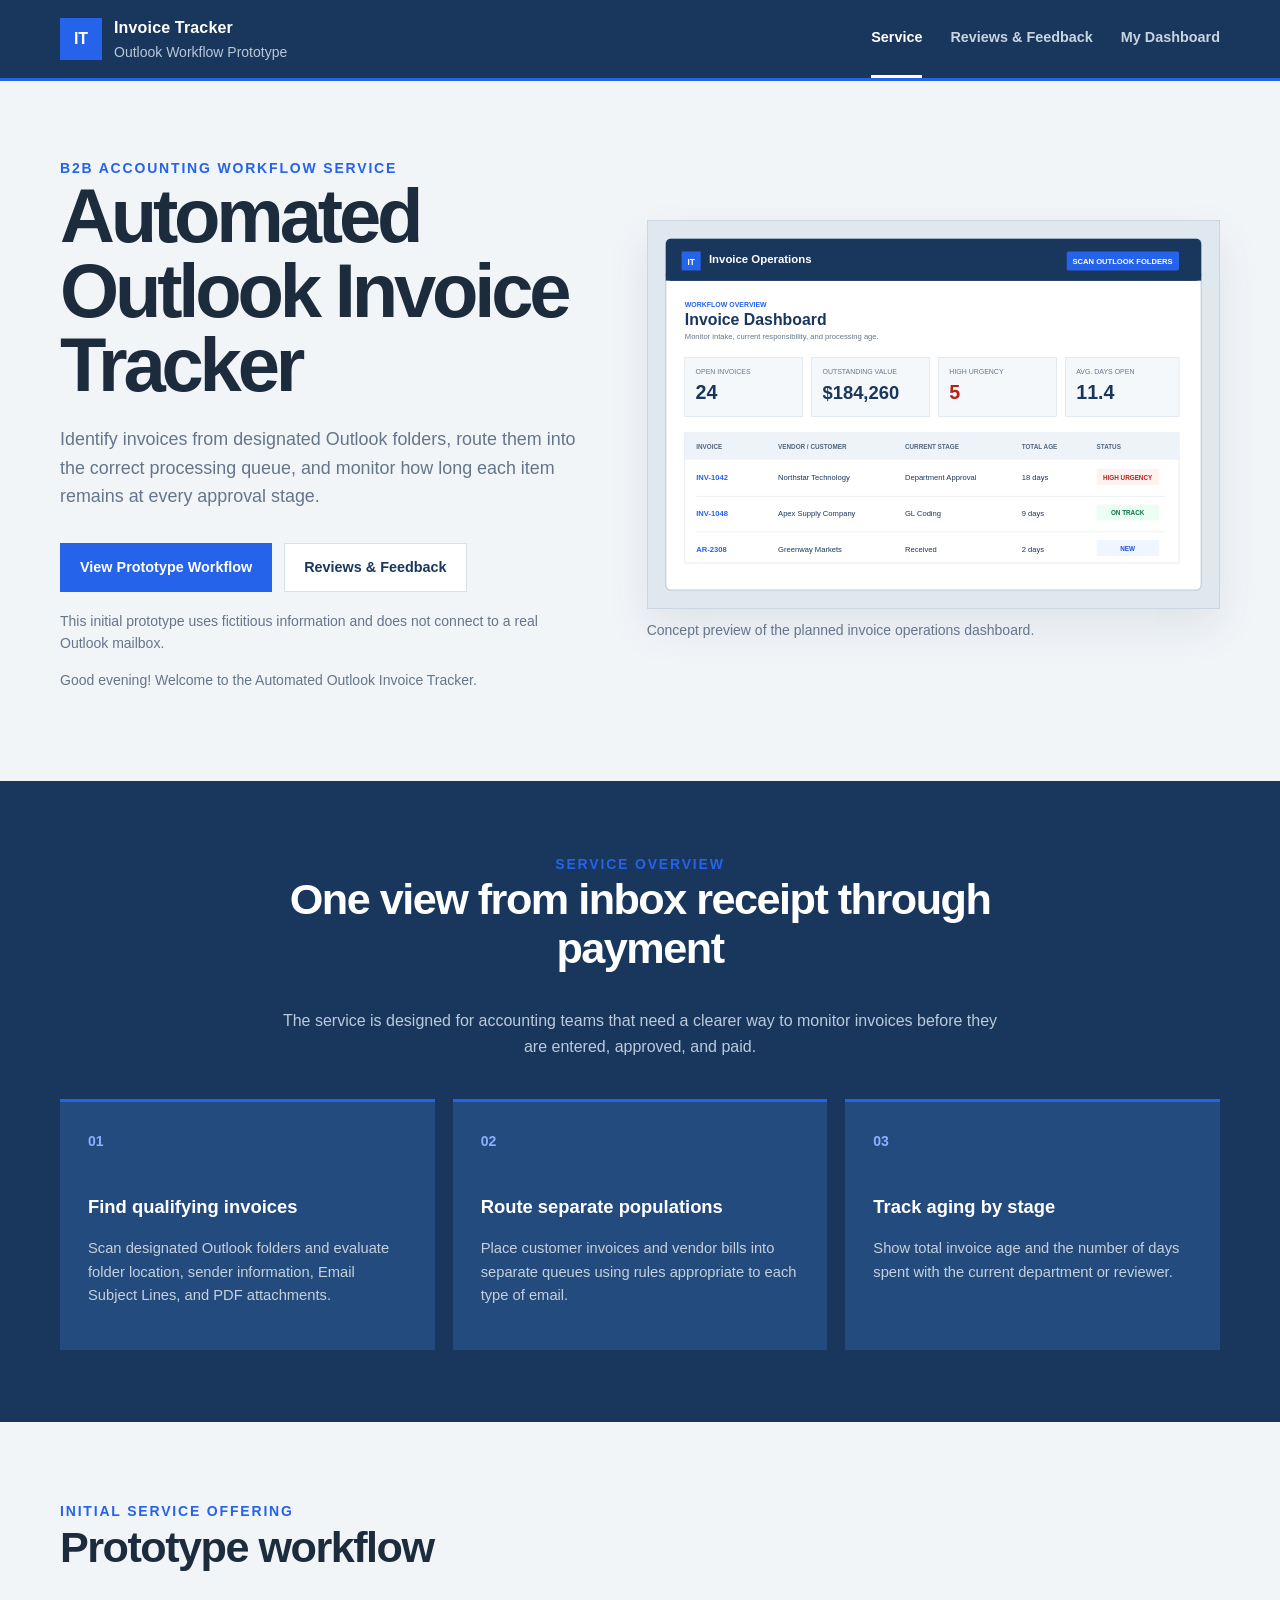
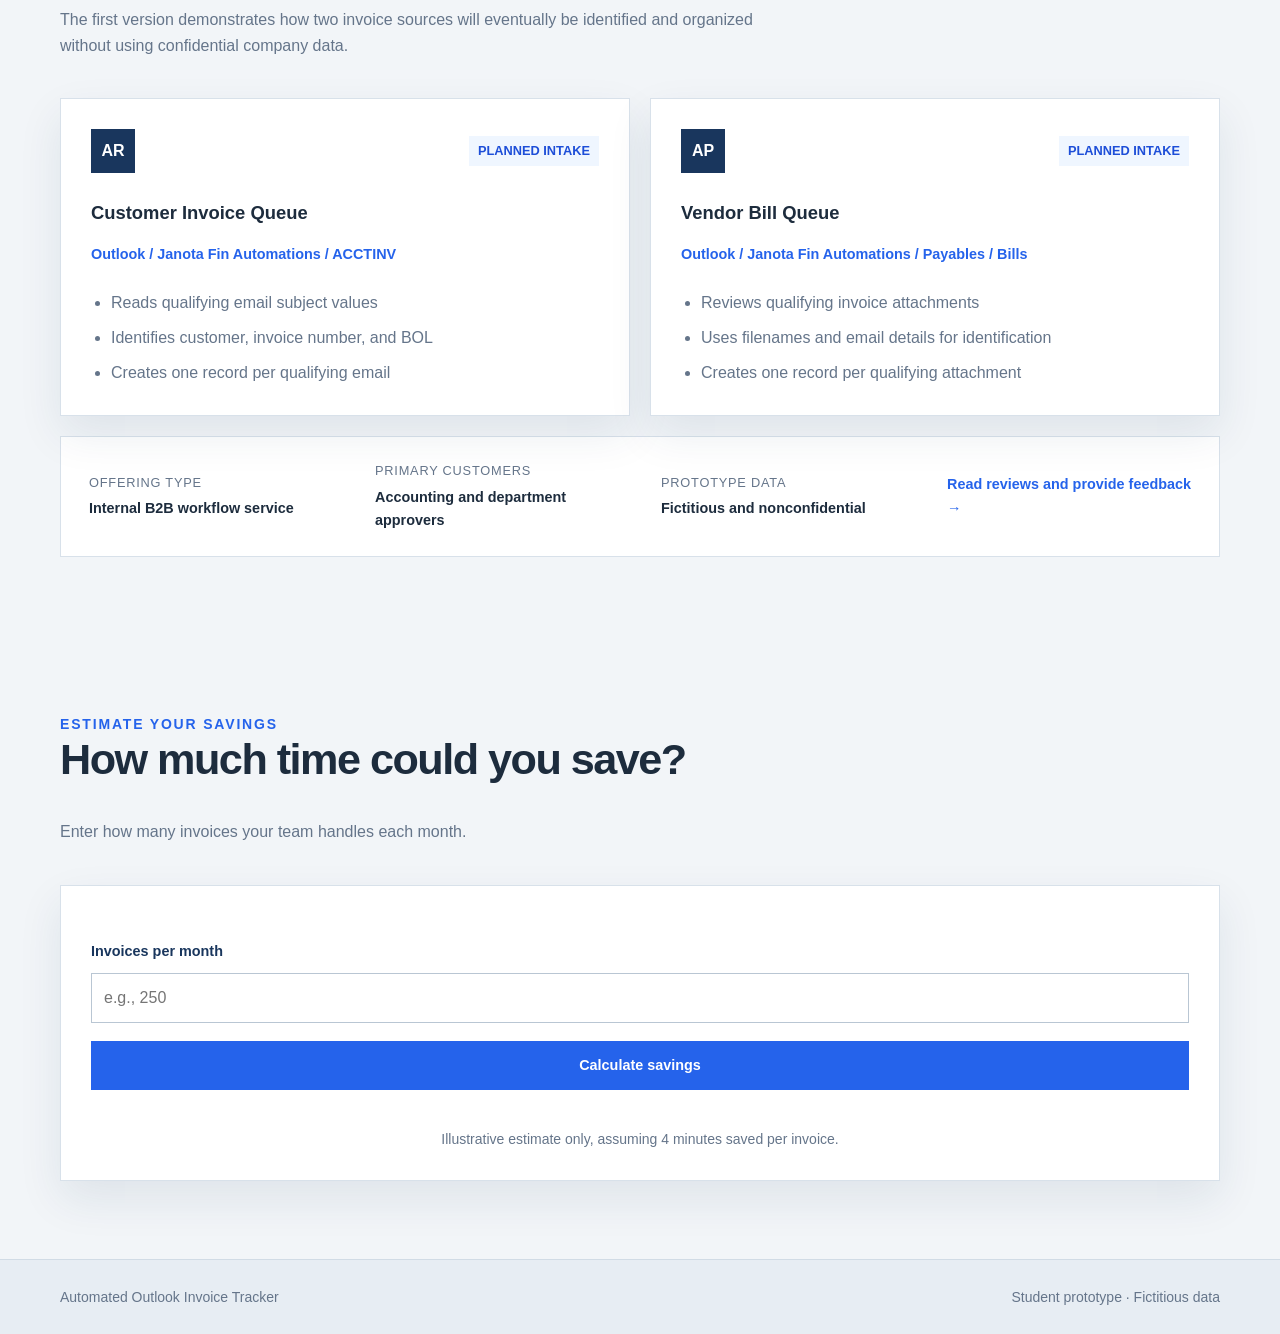
==== commit 57693289: "Align the Invoice Hub palette with the suite design tokens Navy, blue, accent and pale-blue values i" ====
--- a/apps/invoice_hub/site/index.html
+++ b/apps/invoice_hub/site/index.html
@@ -5,7 +5,7 @@
   <meta name="viewport" content="width=device-width, initial-scale=1">
   <meta name="description" content="A prototype B2B service for finding, routing, and aging invoices received through Outlook.">
   <title>Automated Outlook Invoice Tracker</title>
-  <link rel="icon" type="image/svg+xml" href="data:image/svg+xml,%3Csvg xmlns='http://www.w3.org/2000/svg' viewBox='0 0 64 64'%3E%3Crect width='64' height='64' rx='12' fill='%2313283f'/%3E%3Cpath d='M18 14h20l8 8v28H18z' fill='white'/%3E%3Cpath d='M38 14v10h8' fill='none' stroke='%2313283f' stroke-width='3'/%3E%3Cpath d='M24 34h16M24 41h16' stroke='%232f6fed' stroke-width='3'/%3E%3C/svg%3E">
+  <link rel="icon" type="image/svg+xml" href="data:image/svg+xml,%3Csvg xmlns='http://www.w3.org/2000/svg' viewBox='0 0 64 64'%3E%3Crect width='64' height='64' rx='12' fill='%2319365d'/%3E%3Cpath d='M18 14h20l8 8v28H18z' fill='white'/%3E%3Cpath d='M38 14v10h8' fill='none' stroke='%2319365d' stroke-width='3'/%3E%3Cpath d='M24 34h16M24 41h16' stroke='%232563eb' stroke-width='3'/%3E%3C/svg%3E">
   <link rel="stylesheet" href="styles.css">
 </head>
 <body>
--- a/apps/invoice_hub/site/styles.css
+++ b/apps/invoice_hub/site/styles.css
@@ -1,9 +1,9 @@
 :root {
-  --navy: #13283f;
-  --navy-soft: #213b57;
-  --blue: #2f6fed;
-  --blue-dark: #1f56c0;
-  --blue-pale: #edf4ff;
+  --navy: #19365d;
+  --navy-soft: #244b7d;
+  --blue: #2563eb;
+  --blue-dark: #1d4ed8;
+  --blue-pale: #eff6ff;
   --ink: #1d2c3d;
   --muted: #65758a;
   --line: #d8e1ea;
@@ -12,7 +12,7 @@
   --amber: #b7791f;
   --error: #b42318;
   --success: #1f7a4d;
-  --shadow: 0 18px 42px rgba(19, 40, 63, 0.09);
+  --shadow: 0 18px 42px rgba(25, 54, 93, 0.09);
 }
 
 * { box-sizing: border-box; }
@@ -116,7 +116,7 @@
 .feedback-form-panel form { display: grid; gap: 10px; margin-top: 25px; }
 .feedback-form-panel label, .feedback-form-panel legend { color: var(--navy); font-size: 0.9rem; font-weight: 800; }
 .feedback-form-panel input, .feedback-form-panel select, .feedback-form-panel textarea { width: 100%; margin-bottom: 8px; padding: 11px 12px; background: #fff; color: var(--ink); border: 1px solid #b9c6d3; border-radius: 0; }
-.feedback-form-panel input:focus, .feedback-form-panel select:focus, .feedback-form-panel textarea:focus { outline: 3px solid rgba(47, 111, 237, 0.18); border-color: var(--blue); }
+.feedback-form-panel input:focus, .feedback-form-panel select:focus, .feedback-form-panel textarea:focus { outline: 3px solid rgba(37, 99, 235, 0.18); border-color: var(--blue); }
 .feedback-form-panel textarea { resize: vertical; }
 .feedback-form-panel fieldset { display: flex; gap: 20px; margin: 0 0 8px; padding: 12px 0 4px; border: 0; }
 .feedback-form-panel legend { margin-bottom: 8px; }
@@ -143,7 +143,7 @@
 .form-stack { display: grid; gap: 10px; margin-top: 24px; }
 .form-stack label { color: var(--navy); font-size: 0.9rem; font-weight: 800; }
 .form-stack input, .form-stack select { width: 100%; margin-bottom: 8px; padding: 11px 12px; background: #fff; color: var(--ink); border: 1px solid #b9c6d3; border-radius: 0; }
-.form-stack input:focus, .form-stack select:focus { outline: 3px solid rgba(47, 111, 237, 0.18); border-color: var(--blue); }
+.form-stack input:focus, .form-stack select:focus { outline: 3px solid rgba(37, 99, 235, 0.18); border-color: var(--blue); }
 .form-stack [aria-invalid="true"] { border-color: var(--error); }
 
 .signin-panel { max-width: 540px; margin: 30px auto 0; padding: 36px; background: var(--surface); border: 1px solid var(--line); box-shadow: var(--shadow); }
@@ -193,16 +193,16 @@
 .filter-field.grow { flex: 1 1 220px; }
 .filter-field label { color: var(--navy); font-size: 0.875rem; font-weight: 800; }
 .filter-field input, .filter-field select { width: 100%; min-height: 42px; padding: 9px 11px; background: #fff; color: var(--ink); border: 1px solid #b9c6d3; border-radius: 0; }
-.filter-field input:focus, .filter-field select:focus { outline: 3px solid rgba(47, 111, 237, 0.18); border-color: var(--blue); }
+.filter-field input:focus, .filter-field select:focus { outline: 3px solid rgba(37, 99, 235, 0.18); border-color: var(--blue); }
 .filter-summary { display: flex; align-items: center; justify-content: space-between; gap: 16px; min-height: 30px; margin-bottom: 4px; color: var(--muted); font-size: 0.875rem; }
 .filter-summary .link-button { justify-self: auto; color: var(--blue); }
 .data-table tr.is-clickable { cursor: pointer; }
 .data-table tr.is-clickable:hover td { background: var(--blue-pale); }
 .row-link { padding: 0; border: 0; background: none; color: var(--blue-dark); font-size: 0.95rem; font-weight: 700; font-variant-numeric: tabular-nums; text-decoration: underline; cursor: pointer; }
-.row-link:focus-visible, .dialog-close:focus-visible { outline: 3px solid rgba(47, 111, 237, 0.35); outline-offset: 2px; }
-
-.detail-dialog { width: min(720px, calc(100% - 32px)); max-height: calc(100vh - 48px); padding: 0; border: 1px solid var(--line); background: var(--surface); color: var(--ink); box-shadow: 0 30px 80px rgba(19, 40, 63, 0.35); }
-.detail-dialog::backdrop { background: rgba(19, 40, 63, 0.55); }
+.row-link:focus-visible, .dialog-close:focus-visible { outline: 3px solid rgba(37, 99, 235, 0.35); outline-offset: 2px; }
+
+.detail-dialog { width: min(720px, calc(100% - 32px)); max-height: calc(100vh - 48px); padding: 0; border: 1px solid var(--line); background: var(--surface); color: var(--ink); box-shadow: 0 30px 80px rgba(25, 54, 93, 0.35); }
+.detail-dialog::backdrop { background: rgba(25, 54, 93, 0.55); }
 .detail-body { padding: 30px; }
 .detail-head { display: flex; justify-content: space-between; align-items: flex-start; gap: 20px; }
 .detail-head h2 { margin: 6px 0 4px; font-size: 1.7rem; letter-spacing: -0.02em; font-variant-numeric: tabular-nums; }
@@ -245,7 +245,7 @@
 .action-box { padding: 16px 18px; background: var(--background); border: 1px solid var(--line); }
 .action-box label { display: block; margin-bottom: 6px; color: var(--navy); font-size: 0.9rem; font-weight: 800; }
 .action-box textarea { width: 100%; padding: 10px 12px; background: #fff; color: var(--ink); border: 1px solid #b9c6d3; border-radius: 0; resize: vertical; }
-.action-box textarea:focus { outline: 3px solid rgba(47, 111, 237, 0.18); border-color: var(--blue); }
+.action-box textarea:focus { outline: 3px solid rgba(37, 99, 235, 0.18); border-color: var(--blue); }
 .action-box [aria-invalid="true"] { border-color: var(--error); }
 .action-box .field-error { margin: 6px 0 0; }
 .action-buttons { display: flex; flex-wrap: wrap; gap: 10px; margin-top: 12px; }
@@ -287,7 +287,7 @@
 .date-range { display: flex; flex-wrap: wrap; align-items: center; gap: 8px 10px; }
 .date-range label { color: var(--navy); font-size: 0.875rem; font-weight: 800; }
 .date-range input { min-height: 40px; padding: 6px 10px; border: 1px solid #b9c6d3; background: #fff; color: var(--ink); border-radius: 0; }
-.date-range input:focus { outline: 3px solid rgba(47, 111, 237, 0.18); border-color: var(--blue); }
+.date-range input:focus { outline: 3px solid rgba(37, 99, 235, 0.18); border-color: var(--blue); }
 .date-range .link-button { color: var(--blue); }
 .pill-stack { display: grid; justify-items: end; gap: 6px; flex: none; }
 .status-unknown { background: #fde8e6; color: var(--error); }
@@ -309,7 +309,7 @@
 .settings-dialog input, .settings-dialog select, .settings-dialog textarea { width: 100%; padding: 9px 11px; background: #fff; color: var(--ink); border: 1px solid #b9c6d3; border-radius: 0; }
 .settings-dialog textarea { resize: vertical; font-size: 0.9rem; }
 #setShare { font-family: Consolas, "Courier New", monospace; font-size: 0.875rem; } /* settings text is code-like, so it stays monospaced */
-.settings-dialog input:focus, .settings-dialog select:focus, .settings-dialog textarea:focus { outline: 3px solid rgba(47, 111, 237, 0.18); border-color: var(--blue); }
+.settings-dialog input:focus, .settings-dialog select:focus, .settings-dialog textarea:focus { outline: 3px solid rgba(37, 99, 235, 0.18); border-color: var(--blue); }
 .settings-dialog [aria-invalid="true"] { border-color: var(--error); }
 .settings-dialog .hint { margin: 4px 0 10px; }
 .settings-dialog code { padding: 1px 5px; background: var(--background); font-size: 0.85em; }
@@ -357,7 +357,7 @@
 .bulk-items li:last-child { border-bottom: 0; }
 .bulk-dialog label { display: block; margin-bottom: 4px; color: var(--navy); font-size: 0.9rem; font-weight: 800; }
 .bulk-dialog textarea { width: 100%; padding: 10px 12px; background: #fff; color: var(--ink); border: 1px solid #b9c6d3; border-radius: 0; resize: vertical; }
-.bulk-dialog textarea:focus { outline: 3px solid rgba(47, 111, 237, 0.18); border-color: var(--blue); }
+.bulk-dialog textarea:focus { outline: 3px solid rgba(37, 99, 235, 0.18); border-color: var(--blue); }
 .bulk-dialog [aria-invalid="true"] { border-color: var(--error); }
 #bulkFailures { margin: 10px 0 14px; padding-left: 18px; color: var(--error); font-size: 0.9rem; }
 
@@ -367,7 +367,7 @@
 .lineage-spacer { display: inline-block; width: 34px; vertical-align: middle; }
 .lineage-button { display: inline-grid; place-items: center; width: 26px; height: 26px; margin-right: 8px; padding: 0; border: 1px solid #c9dcff; border-radius: 4px; background: var(--blue-pale); color: var(--blue-dark); vertical-align: middle; cursor: pointer; }
 .lineage-button:hover { background: var(--blue); border-color: var(--blue); color: #fff; }
-.lineage-button:focus-visible { outline: 3px solid rgba(47, 111, 237, 0.35); outline-offset: 2px; }
+.lineage-button:focus-visible { outline: 3px solid rgba(37, 99, 235, 0.35); outline-offset: 2px; }
 .lineage-list { margin: 18px 0 6px; padding: 0; list-style: none; }
 .lineage-item { position: relative; display: grid; gap: 2px; padding: 0 0 16px 20px; border-left: 2px solid var(--line); margin-left: 5px; }
 .lineage-item::before { content: ""; position: absolute; top: 4px; left: -7px; width: 12px; height: 12px; border: 2px solid var(--blue); border-radius: 50%; background: var(--surface); }
@@ -382,7 +382,7 @@
 .page-buttons button:hover:not(:disabled) { border-color: var(--blue); color: var(--blue); }
 .page-buttons button[aria-current="page"] { background: var(--navy); border-color: var(--navy); color: #fff; }
 .page-buttons button:disabled { opacity: 0.45; cursor: not-allowed; }
-.page-buttons button:focus-visible { outline: 3px solid rgba(47, 111, 237, 0.35); outline-offset: 2px; }
+.page-buttons button:focus-visible { outline: 3px solid rgba(37, 99, 235, 0.35); outline-offset: 2px; }
 .page-gap { padding: 0 4px; color: var(--muted); }
 .page-size { display: flex; align-items: center; gap: 8px; }
 .page-size select { min-height: 36px; padding: 4px 8px; border: 1px solid #b9c6d3; background: #fff; color: var(--ink); border-radius: 0; }
@@ -518,6 +518,6 @@
 .feature-card.is-expanded, .feature-card:focus-visible { transform: translateY(-3px); outline: 2px solid var(--blue); }
 .feature-detail { margin-top: 14px; padding-top: 12px; border-top: 1px solid rgba(255, 255, 255, 0.25); color: #fff; font-size: 0.88rem; font-style: italic; }
 .review-card { transition: background 0.15s ease; }
-.review-card.is-hovered { background: rgba(47, 111, 237, 0.07); }
+.review-card.is-hovered { background: rgba(37, 99, 235, 0.07); }
 
 #savingsResult.is-error { color: var(--error); font-weight: 700; }
